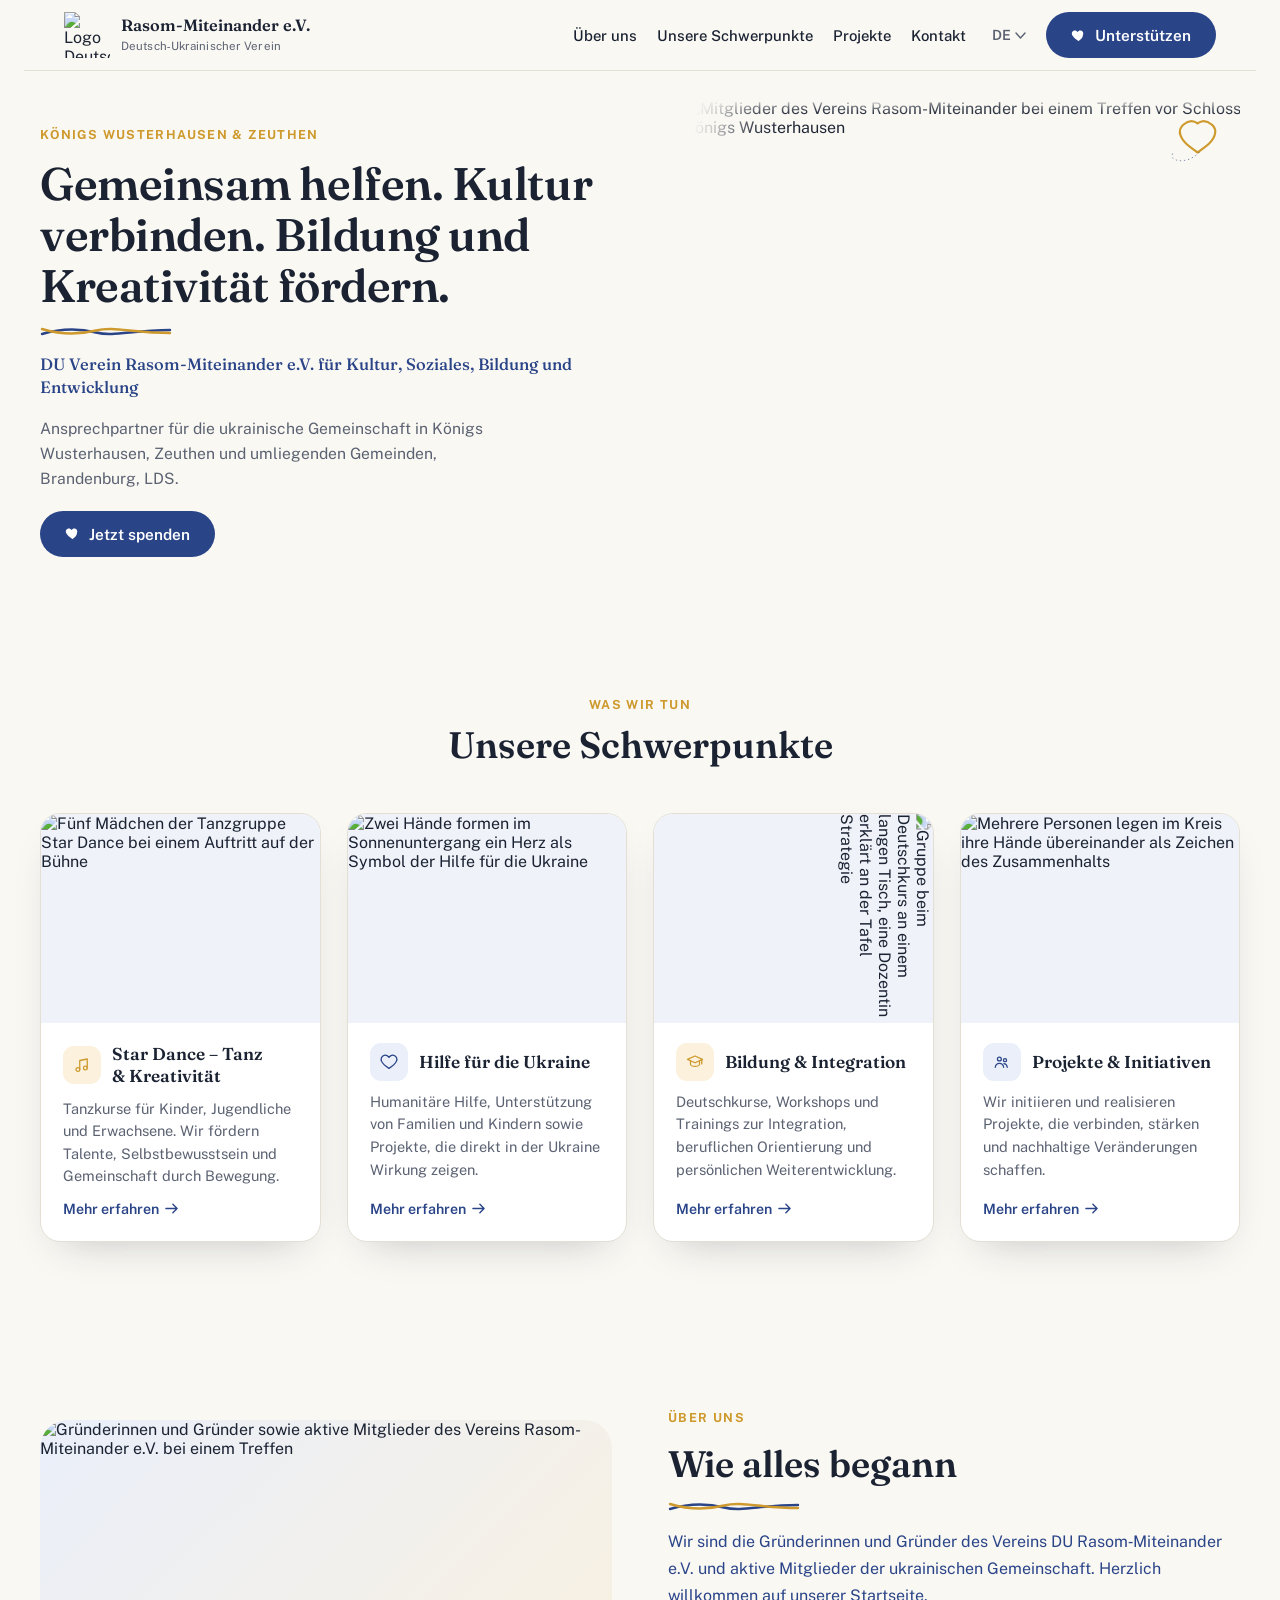
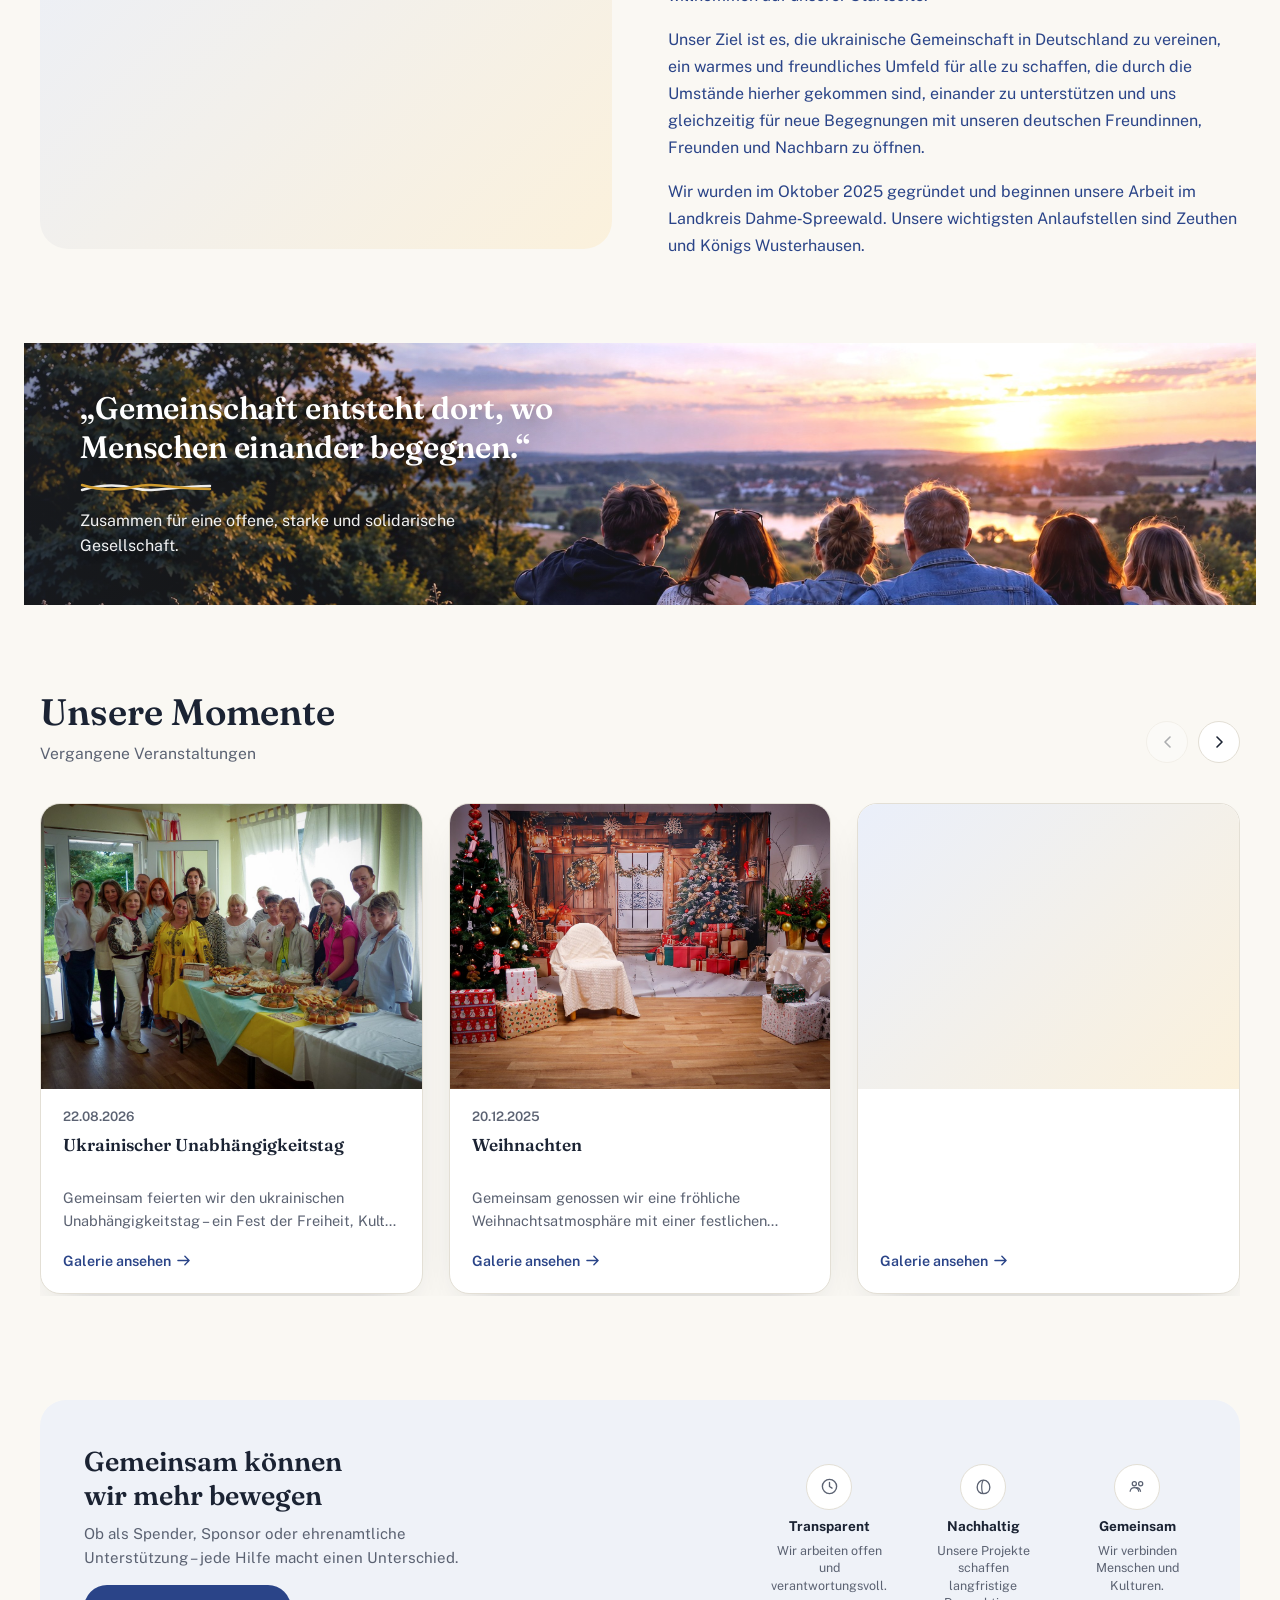
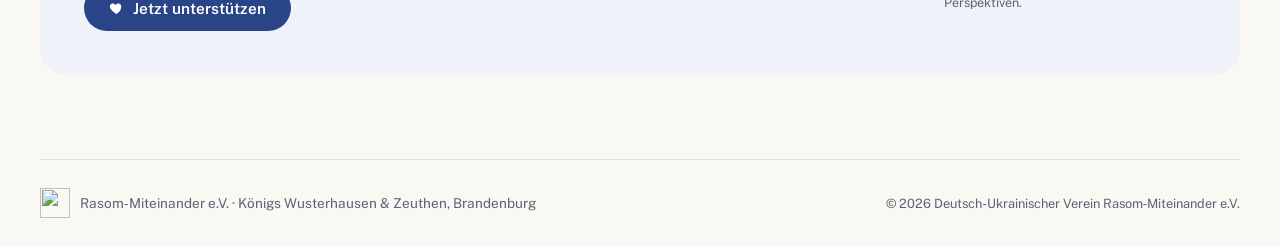
==== index.html @ 526fb305 "Populate second event card with Christmas photo booth - Add Weihnachten event (20.12.2025) to events" ====
<!DOCTYPE html>
<html lang="de">
<head>
<meta charset="UTF-8">
<meta name="viewport" content="width=device-width, initial-scale=1.0">
<title>Rasom-Miteinander e.V.</title>
<meta name="description" content="Deutsch-Ukrainischer Verein Rasom-Miteinander e.V. – Königs Wusterhausen &amp; Zeuthen, Brandenburg">
<link rel="preconnect" href="https://fonts.googleapis.com">
<link rel="preconnect" href="https://fonts.gstatic.com" crossorigin>
<link href="https://fonts.googleapis.com/css2?family=Fraunces:opsz,wght@9..144,400;9..144,500;9..144,600;9..144,700&family=Public+Sans:wght@400;500;600;700&display=swap" rel="stylesheet">
<link rel="stylesheet" href="css/style.css">
</head>
<body>
<header>
  <input type="checkbox" id="nav-toggle" class="menu-toggle">
  <div class="nav-row">
    <a class="brand" href="#top" aria-label="Rasom-Miteinander e.V. – Startseite">
      <img src="images/logo.png" alt="Logo Deutsch-Ukrainischer Verein Rasom-Miteinander e.V.">
      <span>
        <span class="brand-name" style="display:block;">Rasom&#8209;Miteinander e.V.</span>
        <span class="brand-sub">Deutsch&#8209;Ukrainischer Verein</span>
      </span>
    </a>
    <nav class="primary-nav" aria-label="Hauptnavigation">
      <a href="#ueber-uns" data-i18n="nav.about">Über uns</a>
      <a href="#schwerpunkte" data-i18n="nav.schwerpunkte">Unsere Schwerpunkte</a>
      <a href="#" data-i18n="nav.projekte">Projekte</a>
      <a href="#" data-i18n="nav.kontakt">Kontakt</a>
    </nav>
    <div class="header-actions">
      <button type="button" class="lang" id="lang-toggle" aria-label="Sprache wechseln: Deutsch / Українська">
        <span id="lang-label">DE</span>
        <svg width="11" height="7" viewBox="0 0 11 7" fill="none"><path d="M1 1L5.5 6L10 1" stroke="currentColor" stroke-width="1.4" stroke-linecap="round" stroke-linejoin="round"/></svg>
      </button>
      <a class="btn btn-primary" href="#unterstuetzen" aria-label="Unterstützen">
        <svg width="15" height="15" viewBox="0 0 24 24" fill="currentColor"><path d="M12 21s-7.2-4.6-10-9.3C.3 8.6 1.6 4.9 5 4c2.2-.6 4.3.5 5.5 2.3C11.7 4.5 13.8 3.4 16 4c3.4.9 4.7 4.6 3 7.7C19.2 16.4 12 21 12 21z"/></svg>
        <span class="btn-label" data-i18n="header.donate">Unterstützen</span>
      </a>
      <label class="hamburger" for="nav-toggle" aria-label="Menü öffnen">
        <svg width="22" height="22" viewBox="0 0 24 24" fill="none"><path d="M3 6h18M3 12h18M3 18h18" stroke="currentColor" stroke-width="2" stroke-linecap="round"/></svg>
      </label>
    </div>
  </div>
</header>

<main id="top">
  <section class="hero">
    <div class="wrap hero-grid">
      <div class="hero-copy">
        <span class="eyebrow" data-i18n="hero.eyebrow">Königs Wusterhausen &amp; Zeuthen</span>
        <h1 data-i18n="hero.h1">Gemeinsam helfen. Kultur verbinden. Bildung und Kreativität fördern.</h1>
        <svg class="hero-rule" viewBox="0 0 132 10" fill="none">
          <path d="M2 7C22 1 38 1 56 5.5C74 10 92 3 130 3" stroke="var(--primary)" stroke-width="2.4" stroke-linecap="round"/>
          <path d="M2 2C22 8 38 8 56 3.5C74 -1 92 6 130 6" stroke="var(--accent)" stroke-width="2.4" stroke-linecap="round"/>
        </svg>
        <p class="hero-tagline" data-i18n="hero.tagline">DU Verein Rasom&#8209;Miteinander e.V. für Kultur, Soziales, Bildung und Entwicklung</p>
        <p class="hero-desc" data-i18n="hero.desc">Ansprechpartner für die ukrainische Gemeinschaft in Königs Wusterhausen, Zeuthen und umliegenden Gemeinden, Brandenburg, LDS.</p>
        <div class="hero-actions">
          <a class="btn btn-primary" href="#unterstuetzen">
            <svg width="15" height="15" viewBox="0 0 24 24" fill="currentColor"><path d="M12 21s-7.2-4.6-10-9.3C.3 8.6 1.6 4.9 5 4c2.2-.6 4.3.5 5.5 2.3C11.7 4.5 13.8 3.4 16 4c3.4.9 4.7 4.6 3 7.7C19.2 16.4 12 21 12 21z"/></svg>
            <span data-i18n="hero.cta">Jetzt spenden</span>
          </a>
        </div>
      </div>
      <div class="hero-photo">
        <img src="images/hero-castle.jpg" alt="Mitglieder des Vereins Rasom-Miteinander bei einem Treffen vor Schloss Königs Wusterhausen">
        <svg class="hero-heart" viewBox="0 0 120 120" fill="none" aria-hidden="true">
          <path d="M84 32C67 18 55 30 55 30C55 30 43 18 26 32C10 45 21 65 40 79C48 85 55 90 55 90C55 90 62 85 70 79C89 65 100 45 84 32Z"
                stroke="var(--accent)" stroke-width="4.5" stroke-linejoin="round" stroke-linecap="round"/>
          <path d="M58 90C46 103 25 111 9 105C3 103 1 99 3 93"
                stroke="var(--primary)" stroke-width="1.8" stroke-linecap="round"
                stroke-dasharray="1 7.5" opacity="0.75"/>
        </svg>
      </div>
    </div>
  </section>

  <section class="schwerpunkte" id="schwerpunkte">
    <div class="wrap">
      <div class="section-head">
        <span class="eyebrow" data-i18n="schwerpunkte.eyebrow">Was wir tun</span>
        <h2 data-i18n="schwerpunkte.h2">Unsere Schwerpunkte</h2>
      </div>
      <div class="card-grid">

        <article class="card">
          <div class="card-photo">
            <img src="images/card-dance.jpg" alt="Fünf Mädchen der Tanzgruppe Star Dance bei einem Auftritt auf der Bühne">
          </div>
          <div class="card-body">
            <div class="card-title-row">
              <span class="card-icon accent" aria-hidden="true">
                <svg width="18" height="18" viewBox="0 0 24 24" fill="none"><path d="M9 18V6l10-2v12" stroke="currentColor" stroke-width="1.7" stroke-linecap="round" stroke-linejoin="round"/><circle cx="6.5" cy="18" r="2.5" stroke="currentColor" stroke-width="1.7"/><circle cx="16.5" cy="16" r="2.5" stroke="currentColor" stroke-width="1.7"/></svg>
              </span>
              <h3 data-i18n="card1.title">Star Dance &ndash; Tanz &amp; Kreativität</h3>
            </div>
            <p data-i18n="card1.desc">Tanzkurse für Kinder, Jugendliche und Erwachsene. Wir fördern Talente, Selbstbewusstsein und Gemeinschaft durch Bewegung.</p>
            <a class="card-link" href="#"><span data-i18n="card.link">Mehr erfahren</span>
              <svg width="13" height="11" viewBox="0 0 14 11" fill="none"><path d="M1 5.5H13M13 5.5L8.5 1M13 5.5L8.5 10" stroke="currentColor" stroke-width="1.5" stroke-linecap="round" stroke-linejoin="round"/></svg>
            </a>
          </div>
        </article>

        <article class="card">
          <div class="card-photo">
            <img src="images/card-hilfe.jpg" alt="Zwei Hände formen im Sonnenuntergang ein Herz als Symbol der Hilfe für die Ukraine">
          </div>
          <div class="card-body">
            <div class="card-title-row">
              <span class="card-icon" aria-hidden="true">
                <svg width="18" height="18" viewBox="0 0 24 24" fill="none"><path d="M12 20.5s-7.6-4.7-9.9-9.4C.6 7.8 2 4 5.6 3.1c2.3-.6 4.6.5 6.4 2.6 1.8-2.1 4.1-3.2 6.4-2.6C22 4 23.4 7.8 21.9 11.1c-2.3 4.7-9.9 9.4-9.9 9.4Z" stroke="currentColor" stroke-width="1.7" stroke-linejoin="round"/></svg>
              </span>
              <h3 data-i18n="card2.title">Hilfe für die Ukraine</h3>
            </div>
            <p data-i18n="card2.desc">Humanitäre Hilfe, Unterstützung von Familien und Kindern sowie Projekte, die direkt in der Ukraine Wirkung zeigen.</p>
            <a class="card-link" href="#"><span data-i18n="card.link">Mehr erfahren</span>
              <svg width="13" height="11" viewBox="0 0 14 11" fill="none"><path d="M1 5.5H13M13 5.5L8.5 1M13 5.5L8.5 10" stroke="currentColor" stroke-width="1.5" stroke-linecap="round" stroke-linejoin="round"/></svg>
            </a>
          </div>
        </article>

        <article class="card">
          <div class="card-photo is-rotated">
            <img src="images/card-bildung.jpg" alt="Gruppe beim Deutschkurs an einem langen Tisch, eine Dozentin erklärt an der Tafel Strategie">
          </div>
          <div class="card-body">
            <div class="card-title-row">
              <span class="card-icon accent" aria-hidden="true">
                <svg width="18" height="18" viewBox="0 0 24 24" fill="none"><path d="M2 8.5L12 4l10 4.5-10 4.5-10-4.5Z" stroke="currentColor" stroke-width="1.7" stroke-linejoin="round"/><path d="M6 10.6V15c0 1.4 2.7 2.9 6 2.9s6-1.5 6-2.9v-4.4" stroke="currentColor" stroke-width="1.7" stroke-linecap="round"/><path d="M21 9v5.5" stroke="currentColor" stroke-width="1.7" stroke-linecap="round"/></svg>
              </span>
              <h3 data-i18n="card3.title">Bildung &amp; Integration</h3>
            </div>
            <p data-i18n="card3.desc">Deutschkurse, Workshops und Trainings zur Integration, beruflichen Orientierung und persönlichen Weiterentwicklung.</p>
            <a class="card-link" href="#"><span data-i18n="card.link">Mehr erfahren</span>
              <svg width="13" height="11" viewBox="0 0 14 11" fill="none"><path d="M1 5.5H13M13 5.5L8.5 1M13 5.5L8.5 10" stroke="currentColor" stroke-width="1.5" stroke-linecap="round" stroke-linejoin="round"/></svg>
            </a>
          </div>
        </article>

        <article class="card">
          <div class="card-photo">
            <img src="images/card-projekte.jpg" alt="Mehrere Personen legen im Kreis ihre Hände übereinander als Zeichen des Zusammenhalts">
          </div>
          <div class="card-body">
            <div class="card-title-row">
              <span class="card-icon" aria-hidden="true">
                <svg width="18" height="18" viewBox="0 0 24 24" fill="none"><circle cx="8.5" cy="8" r="2.6" stroke="currentColor" stroke-width="1.7"/><circle cx="16" cy="9.5" r="2.1" stroke="currentColor" stroke-width="1.7"/><path d="M3 19c.5-3.4 2.6-5.3 5.5-5.3S13.8 15.6 14.2 19" stroke="currentColor" stroke-width="1.7" stroke-linecap="round"/><path d="M14.6 14.2c2.4.2 4 1.9 4.4 4.8" stroke="currentColor" stroke-width="1.7" stroke-linecap="round"/></svg>
              </span>
              <h3 data-i18n="card4.title">Projekte &amp; Initiativen</h3>
            </div>
            <p data-i18n="card4.desc">Wir initiieren und realisieren Projekte, die verbinden, stärken und nachhaltige Veränderungen schaffen.</p>
            <a class="card-link" href="#"><span data-i18n="card.link">Mehr erfahren</span>
              <svg width="13" height="11" viewBox="0 0 14 11" fill="none"><path d="M1 5.5H13M13 5.5L8.5 1M13 5.5L8.5 10" stroke="currentColor" stroke-width="1.5" stroke-linecap="round" stroke-linejoin="round"/></svg>
            </a>
          </div>
        </article>

      </div>
    </div>
  </section>

  <section class="about" id="ueber-uns">
    <div class="wrap about-grid">
      <div class="about-photo">
        <img src="images/about-team.jpg" alt="Gründerinnen und Gründer sowie aktive Mitglieder des Vereins Rasom-Miteinander e.V. bei einem Treffen">
      </div>
      <div class="about-copy">
        <span class="eyebrow" data-i18n="about.eyebrow">Über uns</span>
        <h2 data-i18n="about.h2">Wie alles begann</h2>
        <svg class="hero-rule" viewBox="0 0 132 10" fill="none">
          <path d="M2 7C22 1 38 1 56 5.5C74 10 92 3 130 3" stroke="var(--primary)" stroke-width="2.4" stroke-linecap="round"/>
          <path d="M2 2C22 8 38 8 56 3.5C74 -1 92 6 130 6" stroke="var(--accent)" stroke-width="2.4" stroke-linecap="round"/>
        </svg>
        <p data-i18n="about.p1">Wir sind die Gründerinnen und Gründer des Vereins DU Rasom&#8209;Miteinander e.V. und aktive Mitglieder der ukrainischen Gemeinschaft. Herzlich willkommen auf unserer Startseite.</p>
        <p data-i18n="about.p2">Unser Ziel ist es, die ukrainische Gemeinschaft in Deutschland zu vereinen, ein warmes und freundliches Umfeld für alle zu schaffen, die durch die Umstände hierher gekommen sind, einander zu unterstützen und uns gleichzeitig für neue Begegnungen mit unseren deutschen Freundinnen, Freunden und Nachbarn zu öffnen.</p>
        <p data-i18n="about.p3">Wir wurden im Oktober 2025 gegründet und beginnen unsere Arbeit im Landkreis Dahme&#8209;Spreewald. Unsere wichtigsten Anlaufstellen sind Zeuthen und Königs Wusterhausen.</p>
      </div>
    </div>
  </section>

  <section class="community-banner">
    <img src="images/community-banner.jpg" alt="Sechs Freunde sitzen bei Sonnenuntergang zusammen auf einer Wiese und blicken auf einen See und die Landschaft">
    <div class="community-banner-copy">
      <h2 data-i18n="communityBanner.h2">„Gemeinschaft entsteht dort, wo Menschen einander begegnen.“</h2>
      <svg class="hero-rule" viewBox="0 0 132 10" fill="none">
        <path d="M2 7C22 1 38 1 56 5.5C74 10 92 3 130 3" stroke-width="2.4" stroke-linecap="round"/>
        <path d="M2 2C22 8 38 8 56 3.5C74 -1 92 6 130 6" stroke-width="2.4" stroke-linecap="round"/>
      </svg>
      <p data-i18n="communityBanner.p">Zusammen für eine offene, starke und solidarische Gesellschaft.</p>
    </div>
  </section>

  <section class="events" id="veranstaltungen">
    <div class="wrap">
      <div class="events-head">
        <div class="events-head-text">
          <h2 data-i18n="events.h2">Unsere Momente</h2>
          <p data-i18n="events.sub">Vergangene Veranstaltungen</p>
        </div>
        <div class="events-nav">
          <button type="button" class="events-arrow" id="events-prev" aria-label="Zurück">
            <svg width="7" height="12" viewBox="0 0 7 12" fill="none"><path d="M6 1L1 6L6 11" stroke="currentColor" stroke-width="1.6" stroke-linecap="round" stroke-linejoin="round"/></svg>
          </button>
          <button type="button" class="events-arrow" id="events-next" aria-label="Weiter">
            <svg width="7" height="12" viewBox="0 0 7 12" fill="none"><path d="M1 1L6 6L1 11" stroke="currentColor" stroke-width="1.6" stroke-linecap="round" stroke-linejoin="round"/></svg>
          </button>
        </div>
      </div>

      <div class="events-track" id="events-track">

        <article class="event-card">
          <div class="event-photo"><img src="images/event-1.jpg" alt="Gruppe von Vereinsmitgliedern feiert gemeinsam den ukrainischen Unabhängigkeitstag vor einem festlich gedeckten Tisch mit ukrainischen Spezialitäten"></div>
          <div class="event-body">
            <span class="event-date">22.08.2026</span>
            <h3 class="event-title" data-i18n="events.card1.title">Ukrainischer Unabhängigkeitstag</h3>
            <p class="event-desc" data-i18n="events.card1.desc">Gemeinsam feierten wir den ukrainischen Unabhängigkeitstag &ndash; ein Fest der Freiheit, Kultur und Gemeinschaft.</p>
            <a class="card-link event-link" href="#"><span data-i18n="events.link">Galerie ansehen</span>
              <svg width="13" height="11" viewBox="0 0 14 11" fill="none"><path d="M1 5.5H13M13 5.5L8.5 1M13 5.5L8.5 10" stroke="currentColor" stroke-width="1.5" stroke-linecap="round" stroke-linejoin="round"/></svg>
            </a>
          </div>
        </article>

        <article class="event-card">
          <div class="event-photo"><img src="images/event-2.jpg" alt="Festlich geschmückte Weihnachts-Fotowand mit Weihnachtsbaum, Geschenken und einem weiß bezogenen Sessel"></div>
          <div class="event-body">
            <span class="event-date">20.12.2025</span>
            <h3 class="event-title" data-i18n="events.card2.title">Weihnachten</h3>
            <p class="event-desc" data-i18n="events.card2.desc">Gemeinsam genossen wir eine fröhliche Weihnachtsatmosphäre mit einer festlichen Fotowand, bunten Dekorationen, köstlichen Leckereien und vielen schönen gemeinsamen Momenten.</p>
            <a class="card-link event-link" href="#"><span data-i18n="events.link">Galerie ansehen</span>
              <svg width="13" height="11" viewBox="0 0 14 11" fill="none"><path d="M1 5.5H13M13 5.5L8.5 1M13 5.5L8.5 10" stroke="currentColor" stroke-width="1.5" stroke-linecap="round" stroke-linejoin="round"/></svg>
            </a>
          </div>
        </article>

        <article class="event-card">
          <div class="event-photo"></div>
          <div class="event-body">
            <span class="event-date"></span>
            <h3 class="event-title"></h3>
            <p class="event-desc"></p>
            <a class="card-link event-link" href="#"><span data-i18n="events.link">Galerie ansehen</span>
              <svg width="13" height="11" viewBox="0 0 14 11" fill="none"><path d="M1 5.5H13M13 5.5L8.5 1M13 5.5L8.5 10" stroke="currentColor" stroke-width="1.5" stroke-linecap="round" stroke-linejoin="round"/></svg>
            </a>
          </div>
        </article>

        <article class="event-card">
          <div class="event-photo"></div>
          <div class="event-body">
            <span class="event-date"></span>
            <h3 class="event-title"></h3>
            <p class="event-desc"></p>
            <a class="card-link event-link" href="#"><span data-i18n="events.link">Galerie ansehen</span>
              <svg width="13" height="11" viewBox="0 0 14 11" fill="none"><path d="M1 5.5H13M13 5.5L8.5 1M13 5.5L8.5 10" stroke="currentColor" stroke-width="1.5" stroke-linecap="round" stroke-linejoin="round"/></svg>
            </a>
          </div>
        </article>

        <article class="event-card">
          <div class="event-photo"></div>
          <div class="event-body">
            <span class="event-date"></span>
            <h3 class="event-title"></h3>
            <p class="event-desc"></p>
            <a class="card-link event-link" href="#"><span data-i18n="events.link">Galerie ansehen</span>
              <svg width="13" height="11" viewBox="0 0 14 11" fill="none"><path d="M1 5.5H13M13 5.5L8.5 1M13 5.5L8.5 10" stroke="currentColor" stroke-width="1.5" stroke-linecap="round" stroke-linejoin="round"/></svg>
            </a>
          </div>
        </article>

        <article class="event-card">
          <div class="event-photo"></div>
          <div class="event-body">
            <span class="event-date"></span>
            <h3 class="event-title"></h3>
            <p class="event-desc"></p>
            <a class="card-link event-link" href="#"><span data-i18n="events.link">Galerie ansehen</span>
              <svg width="13" height="11" viewBox="0 0 14 11" fill="none"><path d="M1 5.5H13M13 5.5L8.5 1M13 5.5L8.5 10" stroke="currentColor" stroke-width="1.5" stroke-linecap="round" stroke-linejoin="round"/></svg>
            </a>
          </div>
        </article>

      </div>
    </div>
  </section>

  <section class="banner-wrap" id="unterstuetzen">
    <div class="wrap banner">
      <div class="banner-copy">
        <h2 data-i18n="banner.h2">Gemeinsam können wir mehr bewegen</h2>
        <p data-i18n="banner.p">Ob als Spender, Sponsor oder ehrenamtliche Unterstützung &ndash; jede Hilfe macht einen Unterschied.</p>
        <a class="btn btn-primary" href="#" style="align-self:flex-start;margin-top:6px;">
          <svg width="15" height="15" viewBox="0 0 24 24" fill="currentColor"><path d="M12 21s-7.2-4.6-10-9.3C.3 8.6 1.6 4.9 5 4c2.2-.6 4.3.5 5.5 2.3C11.7 4.5 13.8 3.4 16 4c3.4.9 4.7 4.6 3 7.7C19.2 16.4 12 21 12 21z"/></svg>
          <span data-i18n="banner.cta">Jetzt unterstützen</span>
        </a>
      </div>
      <div class="banner-feats">
        <div class="feat">
          <span class="feat-icon"><svg width="19" height="19" viewBox="0 0 24 24" fill="none"><circle cx="12" cy="12" r="9" stroke="currentColor" stroke-width="1.7"/><path d="M12 7v5l3.2 2" stroke="currentColor" stroke-width="1.7" stroke-linecap="round" stroke-linejoin="round"/></svg></span>
          <strong data-i18n="feat1.strong">Transparent</strong>
          <span data-i18n="feat1.span">Wir arbeiten offen und verantwortungsvoll.</span>
        </div>
        <div class="feat">
          <span class="feat-icon"><svg width="19" height="19" viewBox="0 0 24 24" fill="none"><path d="M4 13c0-5 3.5-9 8-9s8 4 8 9-3.5 8-8 8-8-3-8-8Z" stroke="currentColor" stroke-width="1.7"/><path d="M12 4c-3 3-3 15 0 17" stroke="currentColor" stroke-width="1.5"/></svg></span>
          <strong data-i18n="feat2.strong">Nachhaltig</strong>
          <span data-i18n="feat2.span">Unsere Projekte schaffen langfristige Perspektiven.</span>
        </div>
        <div class="feat">
          <span class="feat-icon"><svg width="19" height="19" viewBox="0 0 24 24" fill="none"><circle cx="8" cy="8.5" r="2.6" stroke="currentColor" stroke-width="1.6"/><circle cx="16" cy="8.5" r="2.6" stroke="currentColor" stroke-width="1.6"/><path d="M2.7 18c.5-3 2.4-4.7 5.3-4.7S13 15 13.5 18" stroke="currentColor" stroke-width="1.6" stroke-linecap="round"/><path d="M10.5 13.3c2.9 0 4.8 1.7 5.3 4.7" stroke="currentColor" stroke-width="1.6" stroke-linecap="round"/></svg></span>
          <strong data-i18n="feat3.strong">Gemeinsam</strong>
          <span data-i18n="feat3.span">Wir verbinden Menschen und Kulturen.</span>
        </div>
      </div>
    </div>
  </section>
</main>

<footer>
  <div class="wrap" style="display:flex;flex-wrap:wrap;gap:16px;align-items:center;justify-content:space-between;width:100%;">
    <div class="footer-brand">
      <img src="images/logo.png" alt="">
      <span data-i18n="footer.tagline">Rasom&#8209;Miteinander e.V. &middot; Königs Wusterhausen &amp; Zeuthen, Brandenburg</span>
    </div>
    <small data-i18n="footer.copy">&copy; 2026 Deutsch&#8209;Ukrainischer Verein Rasom&#8209;Miteinander e.V.</small>
  </div>
</footer>
<script src="js/main.js"></script>
</body>
</html>
---- css/style.css ----
:root{
    --bg:#FAF8F3;
    --surface:#FFFFFF;
    --surface-alt:#EFF2F8;
    --border:#E3DFD5;
    --text:#1B2333;
    --text-muted:#5B6272;
    --primary:#2A4488;
    --primary-dark:#182C5C;
    --primary-tint:#EAEFFA;
    --accent:#CE9A2E;
    --accent-tint:#FBF1DC;
    --shadow: 0 18px 40px -22px rgba(27,35,51,0.28);
    color-scheme: light;

    /* hero photo dissolve masks: 1 = horizontal fade that finishes in the empty area before the first person, 2 = very light top/bottom softening (keeps tower tip + feet fully visible), 3 = gentle organic edge */
    --hero-mask-1: linear-gradient(100deg,
        rgba(0,0,0,0) 0%, rgba(0,0,0,0) 2%,
        rgba(0,0,0,0.22) 5%, rgba(0,0,0,0.55) 8%,
        rgba(0,0,0,0.86) 11%, rgba(0,0,0,1) 15%,
        rgba(0,0,0,1) 100%);
    --hero-mask-2: linear-gradient(to bottom,
        rgba(0,0,0,0.72) 0%, rgba(0,0,0,0.93) 3%,
        rgba(0,0,0,1) 8%, rgba(0,0,0,1) 93%,
        rgba(0,0,0,0.88) 97%, rgba(0,0,0,0.7) 100%);
    --hero-mask-3: url("[data-uri]");
  }
  @media (prefers-color-scheme: dark){
    :root:not([data-theme="light"]){
      --bg:#12151C;
      --surface:#1B202B;
      --surface-alt:#212836;
      --border:#323A4A;
      --text:#EEF0F4;
      --text-muted:#A7ADBB;
      --primary:#7C93D6;
      --primary-dark:#AFC0EA;
      --primary-tint:#232B41;
      --accent:#E4B85B;
      --accent-tint:#2E2A1D;
      --shadow: 0 18px 40px -20px rgba(0,0,0,0.55);
      color-scheme: dark;
    }
  }
  :root[data-theme="dark"]{
    --bg:#12151C;
    --surface:#1B202B;
    --surface-alt:#212836;
    --border:#323A4A;
    --text:#EEF0F4;
    --text-muted:#A7ADBB;
    --primary:#7C93D6;
    --primary-dark:#AFC0EA;
    --primary-tint:#232B41;
    --accent:#E4B85B;
    --accent-tint:#2E2A1D;
    --shadow: 0 18px 40px -20px rgba(0,0,0,0.55);
    color-scheme: dark;
  }

  *{box-sizing:border-box;}
  body{
    margin:0;
    background:var(--bg);
    color:var(--text);
    font-family:"Public Sans", -apple-system, BlinkMacSystemFont, "Segoe UI", sans-serif;
    -webkit-font-smoothing:antialiased;
    padding-inline: clamp(16px, 4vw, 40px);
  }
  h1,h2,h3{
    font-family:"Fraunces", Georgia, "Times New Roman", serif;
    color:var(--text);
    margin:0;
    text-wrap:balance;
  }
  p{margin:0;}
  a{color:inherit;}
  img{max-width:100%;display:block;}
  .wrap{max-width:1240px;margin-inline:auto;}
  .eyebrow{
    font-size:0.78rem;
    font-weight:700;
    letter-spacing:0.11em;
    text-transform:uppercase;
    color:var(--accent);
  }
  .btn{
    display:inline-flex;
    align-items:center;
    gap:9px;
    padding:13px 24px;
    border-radius:999px;
    font-weight:600;
    font-size:0.96rem;
    text-decoration:none;
    border:1.5px solid transparent;
    cursor:pointer;
    white-space:nowrap;
  }
  .btn-primary{background:var(--primary);color:#fff;}
  .btn-primary:hover{background:var(--primary-dark);}
  .btn-ghost{background:transparent;color:var(--text);border-color:var(--border);}
  .btn-ghost:hover{border-color:var(--primary);color:var(--primary);}
  .btn svg{flex:none;}

  /* ---------- header ---------- */
  header{
    position:sticky;
    top: env(safe-area-inset-top, 0px);
    z-index:40;
    background:var(--bg);
    border-bottom:1px solid var(--border);
    margin-inline: clamp(-16px, -4vw, -40px);
    padding-inline: clamp(16px, 4vw, 40px);
  }
  .nav-row{
    max-width:1240px;
    margin-inline:auto;
    display:flex;
    align-items:center;
    gap:22px;
    padding-block:12px;
  }
  .brand{
    display:flex;
    align-items:center;
    gap:11px;
    text-decoration:none;
    margin-right:auto;
  }
  .brand img{height:46px;width:46px;object-fit:contain;flex:none;}
  .brand-name{
    font-family:"Fraunces", serif;
    font-weight:600;
    font-size:1.02rem;
    line-height:1.15;
    color:var(--text);
  }
  .brand-sub{
    font-size:0.72rem;
    color:var(--text-muted);
    letter-spacing:0.01em;
  }
  nav.primary-nav{display:flex;align-items:center;gap:20px;}
  nav.primary-nav a{
    font-size:0.93rem;
    font-weight:500;
    text-decoration:none;
    color:var(--text);
    white-space:nowrap;
  }
  nav.primary-nav a:hover{color:var(--primary);}
  .lang{
    display:flex;
    align-items:center;
    gap:4px;
    font-size:0.88rem;
    font-weight:600;
    color:var(--text-muted);
    padding:8px 4px;
    background:none;
    border:none;
    font-family:inherit;
    cursor:pointer;
    border-radius:8px;
  }
  .lang:hover{background:var(--surface-alt);color:var(--primary);}
  .header-actions{display:flex;align-items:center;gap:16px;}
  .menu-toggle{display:none;}
  .hamburger{
    display:none;
    cursor:pointer;
    padding:8px;
    border-radius:8px;
    color:var(--text);
  }
  .hamburger:hover{background:var(--surface-alt);}

  @media (max-width:1180px){
    nav.primary-nav{
      position:absolute;
      left:0;right:0;top:100%;
      background:var(--bg);
      border-bottom:1px solid var(--border);
      flex-direction:column;
      align-items:flex-start;
      gap:2px;
      padding-block:0;
      padding-inline: clamp(16px,4vw,40px);
      max-height:0;
      overflow:hidden;
      visibility:hidden;
      opacity:0;
      transition:max-height .22s ease, opacity .18s ease, padding-block .22s ease;
    }
    nav.primary-nav a{padding:9px 0;width:100%;}
    .menu-toggle:checked ~ .nav-row nav.primary-nav{
      max-height:420px;
      padding-block:6px 16px;
      visibility:visible;
      opacity:1;
    }
    .hamburger{display:flex;}
    .lang{display:none;}
    .nav-row{gap:10px;}
    .header-actions{gap:8px;}
  }

  @media (max-width:480px){
    .brand-sub{display:none;}
    .brand img{height:38px;width:38px;}
    .brand-name{font-size:0.94rem;}
    header .btn-primary{padding:11px;border-radius:50%;}
    header .btn-primary .btn-label{display:none;}
  }

  /* ---------- hero ---------- */
  .hero{padding-block: clamp(26px,4.4vw,46px); overflow:hidden;}
  .hero-grid{
    display:flex;
    flex-direction:column;
    gap:26px;
    position:relative;
  }
  .hero-copy{
    position:relative;
    z-index:2;
    display:flex;
    flex-direction:column;
    gap:16px;
    max-width:560px;
  }
  .hero h1{
    font-size:clamp(1.9rem, 3.1vw + 1rem, 2.85rem);
    font-weight:600;
    line-height:1.12;
    letter-spacing:-0.01em;
  }
  .hero-rule{display:block;height:10px;width:132px;}
  .hero-tagline{
    font-family:"Fraunces", serif;
    font-weight:500;
    font-size:1.03rem;
    color:var(--primary);
    line-height:1.4;
  }
  .hero-desc{
    font-size:0.98rem;
    line-height:1.6;
    color:var(--text-muted);
    max-width:48ch;
  }
  .hero-actions{display:flex;flex-wrap:wrap;gap:12px;margin-top:4px;}

  /* photo dissolves into the page background instead of sitting in a framed card */
  .hero-photo{
    position:relative;
    z-index:1;
    width:100%;
    aspect-ratio:1.193;
    pointer-events:none;
  }
  .hero-photo img{
    width:100%;height:100%;object-fit:cover;object-position:0% 0%;
    display:block;
    -webkit-mask-image: var(--hero-mask-1), var(--hero-mask-3);
    mask-image: var(--hero-mask-1), var(--hero-mask-3);
    -webkit-mask-repeat:no-repeat, no-repeat;
    mask-repeat:no-repeat, no-repeat;
    -webkit-mask-size:100% 100%, 100% 100%;
    mask-size:100% 100%, 100% 100%;
    -webkit-mask-position:center, center;
    mask-position:center, center;
    -webkit-mask-composite: source-in, source-in;
    mask-composite: intersect, intersect;
  }
  .hero-heart{
    position:absolute;
    top:2%;
    right:6%;
    width:clamp(42px,6vw,58px);
    height:auto;
    z-index:3;
    pointer-events:none;
  }

  @media (min-width:861px){
    .hero-grid{
      display:flex;
      flex-direction:row;
      align-items:center;
      min-height:clamp(400px,50vh,560px);
    }
    .hero-copy{flex:0 0 auto;}
    .hero-photo{
      position:absolute;
      top:-4%;
      bottom:-4%;
      right:-2%;
      left:auto;
      width:auto;
      aspect-ratio:1.193;
    }
    .hero-photo img{
      -webkit-mask-image: var(--hero-mask-1), var(--hero-mask-2), var(--hero-mask-3);
      mask-image: var(--hero-mask-1), var(--hero-mask-2), var(--hero-mask-3);
      -webkit-mask-repeat:no-repeat, no-repeat, no-repeat;
      mask-repeat:no-repeat, no-repeat, no-repeat;
      -webkit-mask-size:100% 100%, 100% 100%, 100% 100%;
      mask-size:100% 100%, 100% 100%, 100% 100%;
      -webkit-mask-position:center, center, center;
      mask-position:center, center, center;
      -webkit-mask-composite: source-in, source-in, source-in;
      mask-composite: intersect, intersect, intersect;
    }
  }

  /* ---------- community banner (photo + quote) ---------- */
  .community-banner{
    position:relative;
    overflow:hidden;
    margin-inline: clamp(-16px, -4vw, -40px);
    aspect-ratio: 2000 / 425;
    max-height:340px;
  }
  .community-banner img{
    position:absolute;
    inset:0;
    width:100%;
    height:100%;
    object-fit:cover;
    object-position:76% 46%;
    display:block;
  }
  /* very light, almost-white wash over the whole photo for a softer, fresher feel (no darkening) */
  .community-banner::after{
    content:"";
    position:absolute;
    inset:0;
    z-index:1;
    background:rgba(255,255,255,0.07);
    pointer-events:none;
  }
  /* soft dark gradient only on the left, under the text — fully gone by the middle of the photo */
  .community-banner::before{
    content:"";
    position:absolute;
    inset:0;
    z-index:1;
    background:linear-gradient(to right,
      rgba(10,15,26,0.44) 0%,
      rgba(10,15,26,0.24) 22%,
      rgba(10,15,26,0.08) 38%,
      rgba(10,15,26,0) 50%);
    pointer-events:none;
  }
  .community-banner-copy{
    position:relative;
    z-index:2;
    height:100%;
    display:flex;
    flex-direction:column;
    justify-content:center;
    gap:clamp(10px,1.6vw,16px);
    max-width:640px;
    padding-inline:clamp(20px,4.4vw,56px);
  }
  .community-banner-copy h2{
    color:#fff;
    font-size:clamp(1.25rem, 1.3vw + 0.9rem, 1.95rem);
    font-weight:600;
    line-height:1.26;
    letter-spacing:-0.005em;
    text-shadow:0 3px 22px rgba(0,0,0,0.38);
  }
  .community-banner-copy .hero-rule path:first-child{stroke:#fff;opacity:0.92;}
  .community-banner-copy .hero-rule path:last-child{stroke:var(--accent);}
  .community-banner-copy p{
    color:rgba(255,255,255,0.94);
    font-size:clamp(0.84rem, 0.5vw + 0.73rem, 1rem);
    line-height:1.55;
    max-width:42ch;
    text-shadow:0 2px 14px rgba(0,0,0,0.32);
  }

  @media (max-width:900px){
    .community-banner{aspect-ratio:auto;height:clamp(210px, 37vw, 340px);}
    .community-banner img{object-position:70% 47%;}
    .community-banner::before{
      background:linear-gradient(to right,
        rgba(10,15,26,0.5) 0%,
        rgba(10,15,26,0.28) 26%,
        rgba(10,15,26,0.1) 42%,
        rgba(10,15,26,0) 56%);
    }
    .community-banner-copy{max-width:480px;}
  }

  @media (max-width:600px){
    .community-banner{height:clamp(230px, 46vw, 300px);}
    .community-banner img{object-position:94% 45%;}
    .community-banner::before{
      background:linear-gradient(to right,
        rgba(8,12,22,0.62) 0%,
        rgba(8,12,22,0.4) 32%,
        rgba(8,12,22,0.16) 52%,
        rgba(8,12,22,0) 68%);
    }
    .community-banner-copy{
      max-width:none;
      padding-inline:clamp(18px,6vw,28px);
    }
    .community-banner-copy h2{font-size:clamp(1.4rem, 5vw + 0.4rem, 1.8rem);}
    .community-banner-copy p{font-size:0.86rem;}
  }

  /* ---------- schwerpunkte ---------- */
  .schwerpunkte{padding-block:clamp(52px,7vw,84px);}
  .section-head{text-align:center;max-width:640px;margin-inline:auto;display:flex;flex-direction:column;gap:10px;margin-bottom:clamp(30px,4vw,46px);}
  .section-head h2{font-size:clamp(1.7rem,2vw + 1rem,2.3rem);font-weight:600;}
  .card-grid{
    display:grid;
    grid-template-columns:repeat(auto-fit, minmax(250px,1fr));
    gap:26px;
  }
  .card{
    background:var(--surface);
    border:1px solid var(--border);
    border-radius:20px;
    overflow:hidden;
    display:flex;
    flex-direction:column;
    box-shadow:var(--shadow);
  }
  .card-photo{aspect-ratio:4/3;overflow:hidden;background:var(--surface-alt);}
  .card-photo img{width:100%;height:100%;object-fit:cover;}
  .card-body{padding:20px 22px 24px;display:flex;flex-direction:column;gap:10px;flex:1;}
  .card-icon{
    width:38px;height:38px;border-radius:11px;
    display:flex;align-items:center;justify-content:center;
    background:var(--primary-tint);color:var(--primary);
    flex:none;
  }
  .card-icon.accent{background:var(--accent-tint);color:var(--accent);}
  .card-title-row{display:flex;align-items:center;gap:11px;}
  .card-body h3{font-size:1.08rem;font-weight:600;line-height:1.3;}
  .card-body p{font-size:0.91rem;line-height:1.55;color:var(--text-muted);flex:1;}
  .card-link{
    display:inline-flex;align-items:center;gap:6px;
    font-size:0.89rem;font-weight:600;color:var(--primary);
    text-decoration:none;margin-top:2px;
  }
  .card-link svg{transition:transform .15s ease;}
  .card-link:hover svg{transform:translateX(3px);}

  /* rotate a card photo 90° clockwise via CSS only, sized so it still fully covers its 4:3 box with no gaps */
  .card-photo.is-rotated{position:relative;}
  .card-photo.is-rotated img{
    position:absolute;
    top:50%;left:50%;
    width:75%;
    height:133.334%;
    object-fit:cover;
    transform:translate(-50%,-50%) rotate(90deg);
    transform-origin:center center;
  }

  /* ---------- about / über uns ---------- */
  .about{padding-block:clamp(52px,7vw,84px);}
  .about-grid{
    display:grid;
    grid-template-columns:1fr;
    gap:32px;
    align-items:center;
  }
  .about-photo{
    aspect-ratio:4/3;
    border-radius:28px;
    background:linear-gradient(135deg, var(--primary-tint), var(--accent-tint));
    display:flex;
    align-items:center;
    justify-content:center;
    overflow:hidden;
  }
  .about-photo img{
    width:100%;
    height:100%;
    object-fit:cover;
    display:block;
  }
  .about-photo-placeholder{
    display:flex;
    flex-direction:column;
    align-items:center;
    gap:10px;
    font-size:0.85rem;
    font-weight:600;
    color:var(--text-muted);
  }
  .about-copy{display:flex;flex-direction:column;gap:16px;}
  .about-copy h2{font-size:clamp(1.7rem,2vw + 1rem,2.3rem);font-weight:600;}
  .about-copy p{color:var(--primary);font-size:1rem;line-height:1.7;}
  @media (min-width:900px){
    .about-grid{grid-template-columns:1fr 1fr;gap:56px;}
  }

  /* ---------- veranstaltungen (events carousel) ---------- */
  .events{padding-block:clamp(52px,7vw,84px);}
  .events-head{
    display:flex;
    align-items:flex-end;
    justify-content:space-between;
    gap:20px;
  }
  .events-head-text{display:flex;flex-direction:column;gap:10px;}
  .events-head-text h2{font-size:clamp(1.7rem,2vw + 1rem,2.3rem);font-weight:600;}
  .events-head-text p{color:var(--text-muted);font-size:0.98rem;}
  .events-nav{display:flex;gap:10px;flex:none;}
  .events-arrow{
    width:42px;height:42px;border-radius:50%;
    border:1px solid var(--border);
    background:var(--surface);
    color:var(--text);
    display:flex;align-items:center;justify-content:center;
    cursor:pointer;
    padding:0;
    transition:border-color .15s ease, color .15s ease;
  }
  .events-arrow:hover{border-color:var(--primary);color:var(--primary);}
  .events-arrow:disabled{opacity:0.35;cursor:default;}
  .events-arrow:disabled:hover{border-color:var(--border);color:var(--text);}

  .events-track{
    display:flex;
    gap:26px;
    margin-top:clamp(30px,4vw,40px);
    overflow-x:auto;
    scroll-snap-type:x mandatory;
    scroll-behavior:smooth;
    -webkit-overflow-scrolling:touch;
    scrollbar-width:none;
    padding-bottom:2px;
  }
  .events-track::-webkit-scrollbar{display:none;}

  .event-card{
    flex:0 0 calc((100% - 52px) / 3);
    scroll-snap-align:start;
    background:var(--surface);
    border:1px solid var(--border);
    border-radius:20px;
    overflow:hidden;
    box-shadow:var(--shadow);
    display:flex;
    flex-direction:column;
  }
  .event-photo{
    aspect-ratio:4/3;
    background:linear-gradient(135deg, var(--primary-tint), var(--accent-tint));
    flex:none;
    overflow:hidden;
  }
  .event-photo img{
    width:100%;
    height:100%;
    object-fit:cover;
    display:block;
  }
  .event-body{
    height:204px;
    padding:20px 22px 24px;
    display:flex;
    flex-direction:column;
    gap:8px;
  }
  .event-date{
    display:block;
    font-size:0.82rem;
    font-weight:600;
    color:var(--text-muted);
    min-height:1.3em;
  }
  .event-title{
    font-size:1.08rem;
    font-weight:600;
    line-height:1.3;
    min-height:2.6em;
    display:-webkit-box;
    -webkit-line-clamp:2;
    -webkit-box-orient:vertical;
    overflow:hidden;
  }
  .event-desc{
    font-size:0.91rem;
    line-height:1.55;
    color:var(--text-muted);
    min-height:2.8em;
    display:-webkit-box;
    -webkit-line-clamp:2;
    -webkit-box-orient:vertical;
    overflow:hidden;
  }
  .event-link{margin-top:auto;}

  @media (max-width:900px){
    .event-card{flex:0 0 calc((100% - 26px) / 2);}
  }
  @media (max-width:640px){
    .events-head{align-items:center;}
    .events-head-text p{font-size:0.9rem;}
    .event-card{flex:0 0 100%;}
    .events-track{gap:18px;}
  }

  /* ---------- banner ---------- */
  .banner-wrap{padding-block: clamp(8px,2vw,20px) clamp(52px,7vw,84px);}
  .banner{
    background:var(--surface-alt);
    border-radius:26px;
    padding:clamp(26px,4vw,44px);
    display:flex;
    flex-wrap:wrap;
    gap:clamp(24px,4vw,40px);
    align-items:center;
    justify-content:space-between;
  }
  .banner-copy{display:flex;flex-direction:column;gap:10px;max-width:420px;flex:1 1 320px;}
  .banner-copy h2{font-size:clamp(1.35rem,1.4vw + 1rem,1.7rem);font-weight:600;}
  .banner-copy p{color:var(--text-muted);font-size:0.94rem;line-height:1.55;}
  .banner-feats{display:flex;gap:clamp(20px,3vw,36px);flex-wrap:wrap;}
  .feat{display:flex;flex-direction:column;align-items:center;text-align:center;gap:8px;width:118px;}
  .feat-icon{
    width:46px;height:46px;border-radius:50%;
    background:var(--surface);border:1px solid var(--border);
    display:flex;align-items:center;justify-content:center;color:var(--primary);
  }
  .feat strong{font-size:0.85rem;font-weight:700;}
  .feat span{font-size:0.78rem;color:var(--text-muted);line-height:1.4;}

  /* ---------- footer ---------- */
  footer{
    border-top:1px solid var(--border);
    padding-block:28px;
    display:flex;
    flex-wrap:wrap;
    gap:16px;
    align-items:center;
    justify-content:space-between;
  }
  .footer-brand{display:flex;align-items:center;gap:10px;}
  .footer-brand img{height:30px;width:30px;object-fit:contain;}
  .footer-brand span{font-size:0.85rem;color:var(--text-muted);}
  footer small{font-size:0.8rem;color:var(--text-muted);}
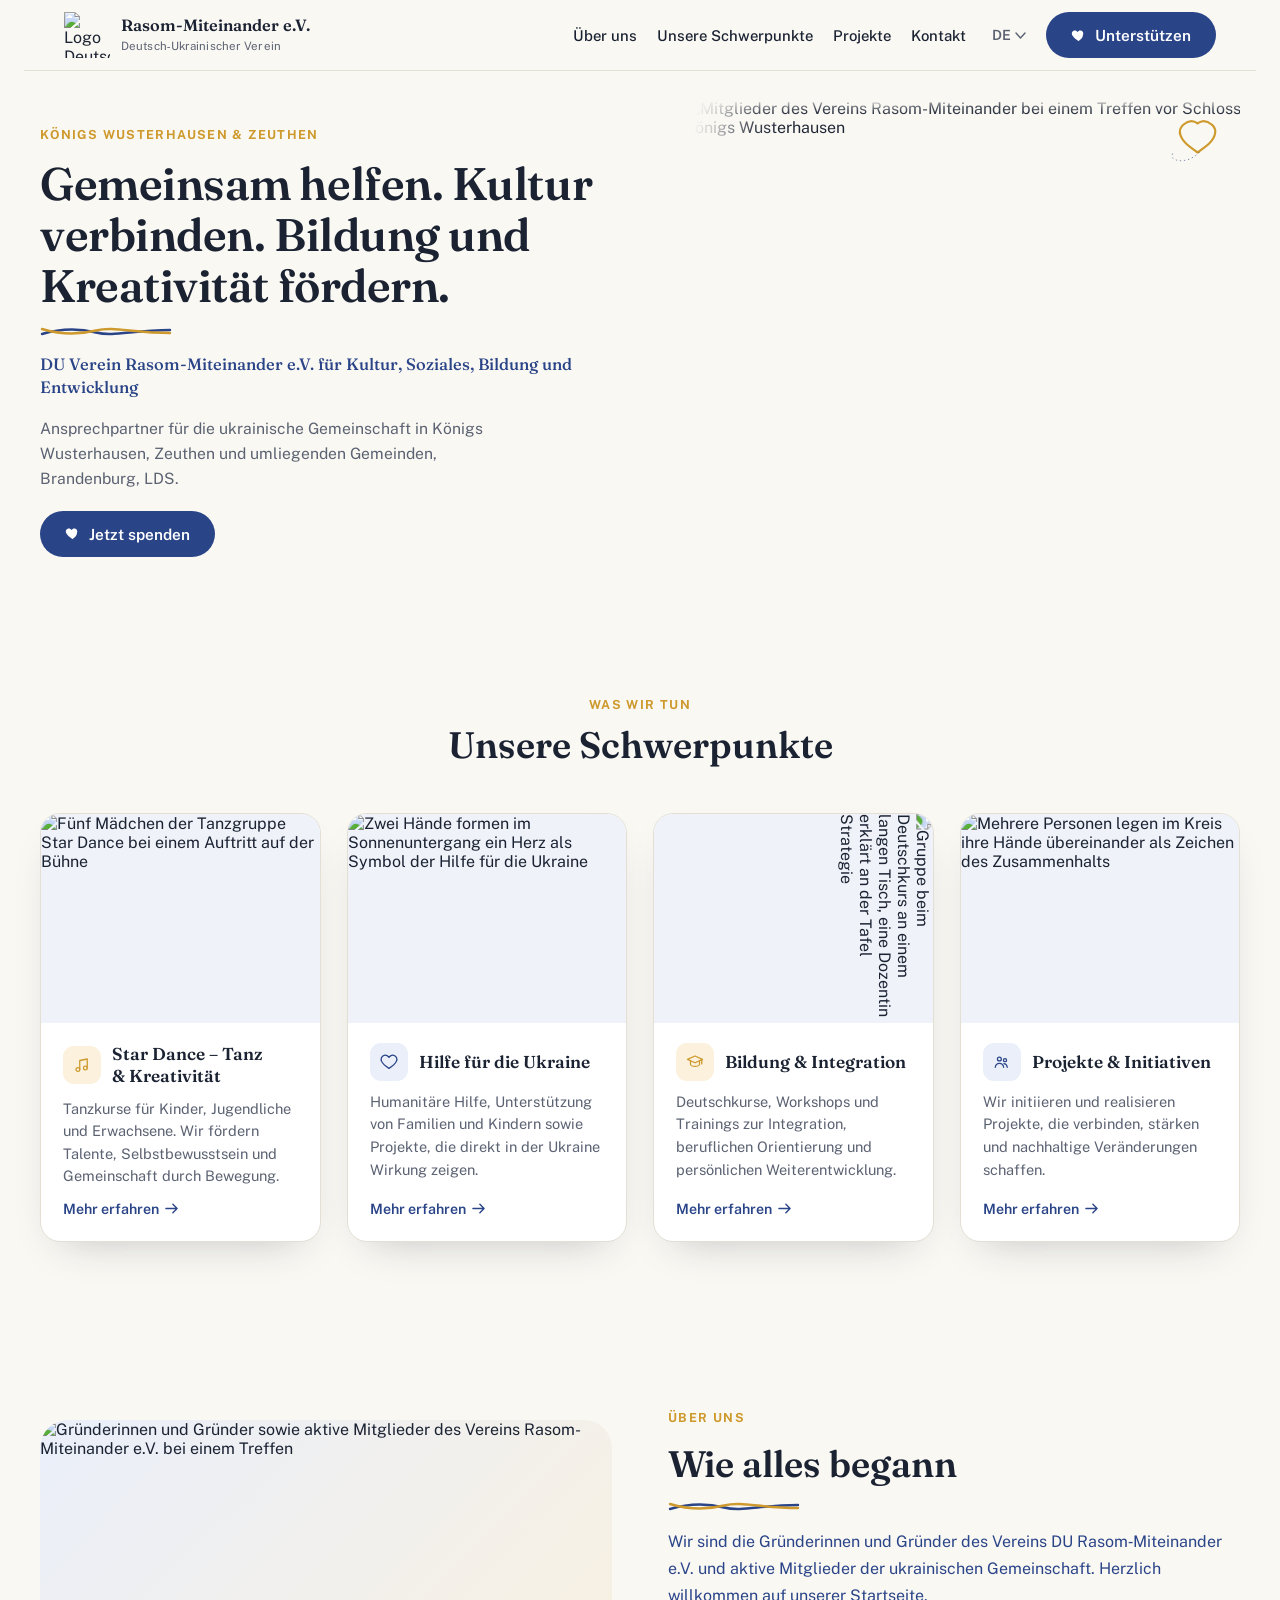
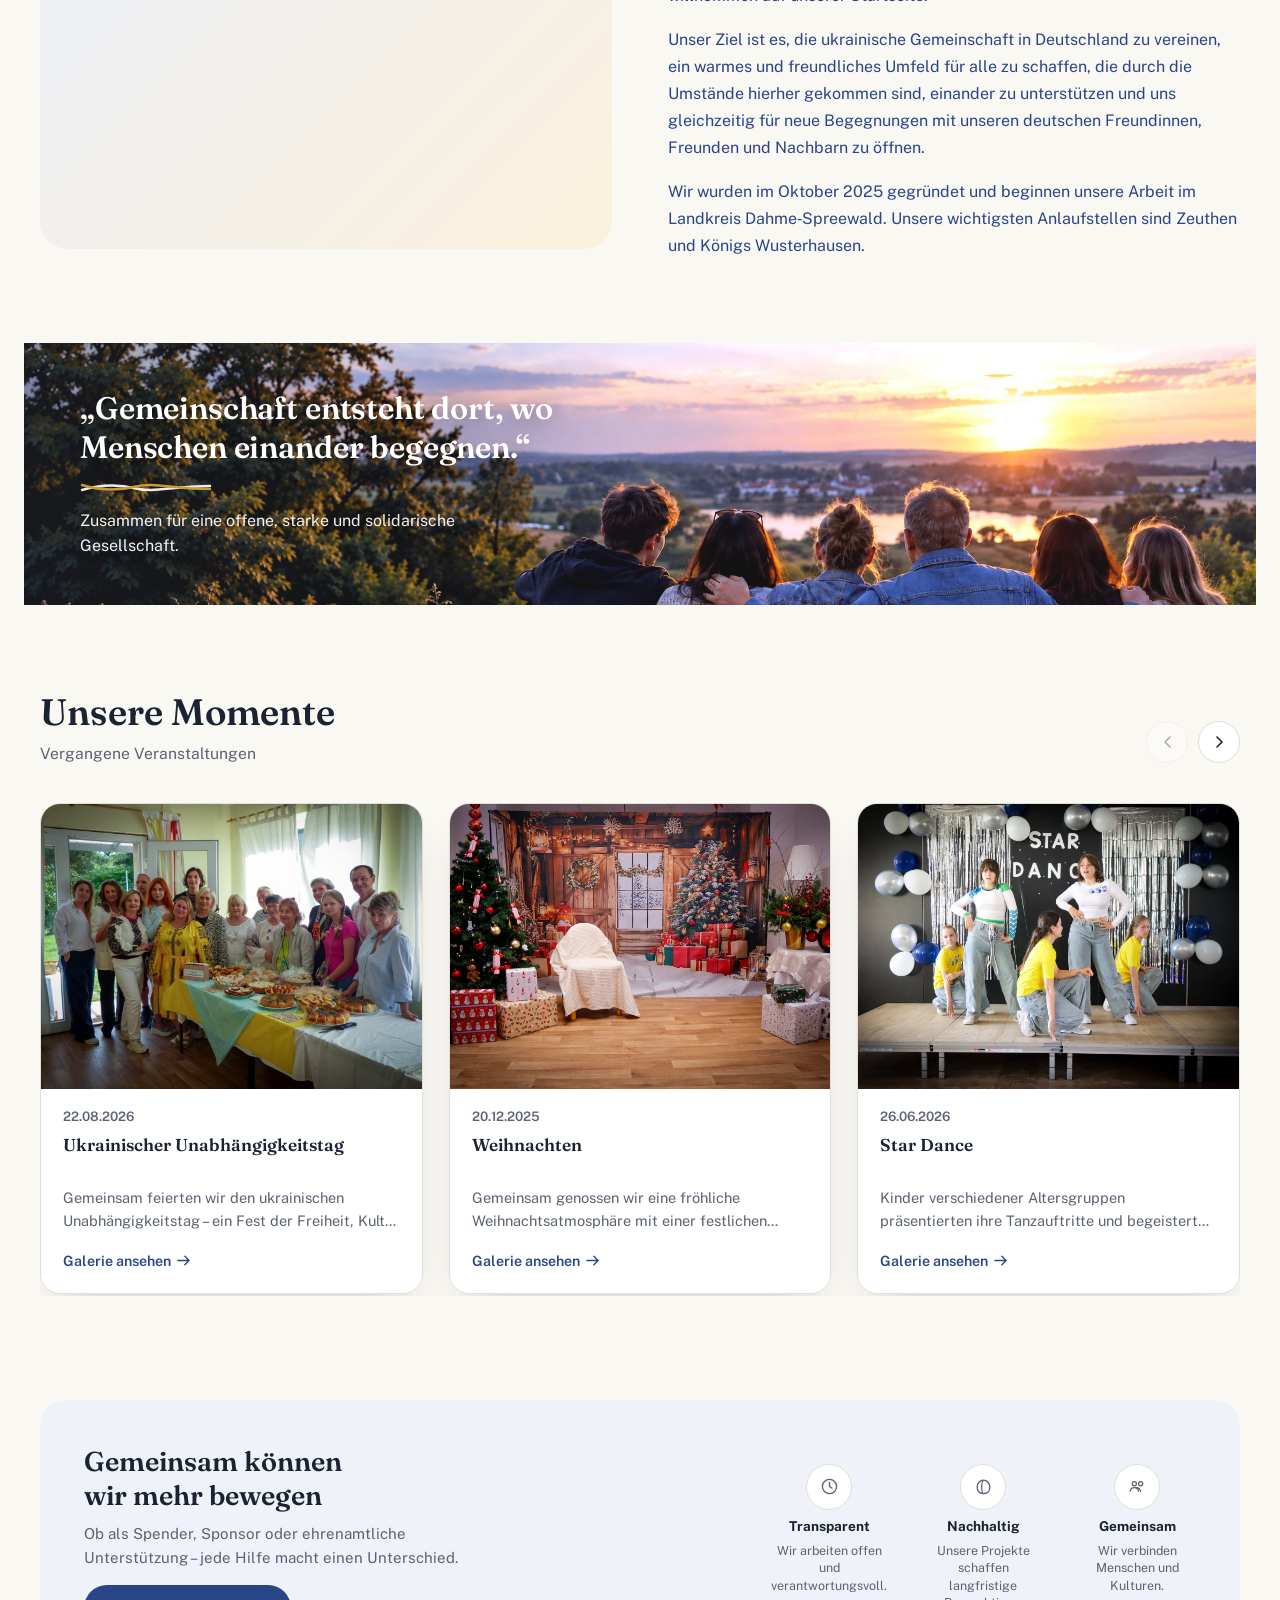
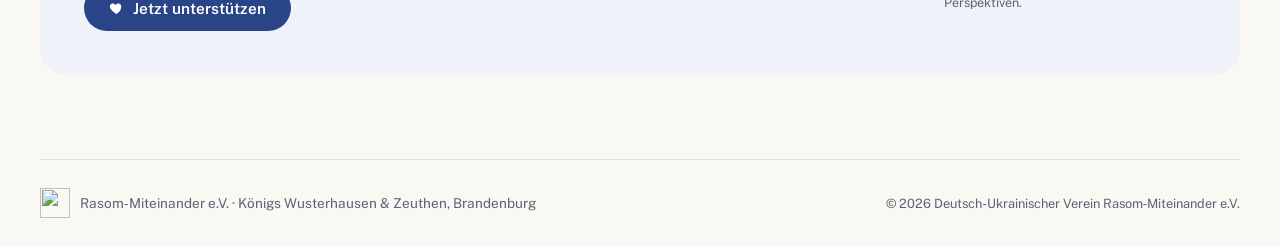
==== commit 32c5081b: "Populate third event card with Star Dance photo - Add Star Dance event (26.06.2026) to events carous" ====
--- a/index.html
+++ b/index.html
@@ -234,11 +234,11 @@
         </article>
 
         <article class="event-card">
-          <div class="event-photo"></div>
-          <div class="event-body">
-            <span class="event-date"></span>
-            <h3 class="event-title"></h3>
-            <p class="event-desc"></p>
+          <div class="event-photo"><img src="images/event-3.jpg" alt="Fünf Tänzerinnen in gelben Shirts posieren vor einer Star-Dance-Fotowand mit Luftballons"></div>
+          <div class="event-body">
+            <span class="event-date">26.06.2026</span>
+            <h3 class="event-title" data-i18n="events.card3.title">Star Dance</h3>
+            <p class="event-desc" data-i18n="events.card3.desc">Kinder verschiedener Altersgruppen präsentierten ihre Tanzauftritte und begeisterten das Publikum mit Energie, Freude und Kreativität.</p>
             <a class="card-link event-link" href="#"><span data-i18n="events.link">Galerie ansehen</span>
               <svg width="13" height="11" viewBox="0 0 14 11" fill="none"><path d="M1 5.5H13M13 5.5L8.5 1M13 5.5L8.5 10" stroke="currentColor" stroke-width="1.5" stroke-linecap="round" stroke-linejoin="round"/></svg>
             </a>
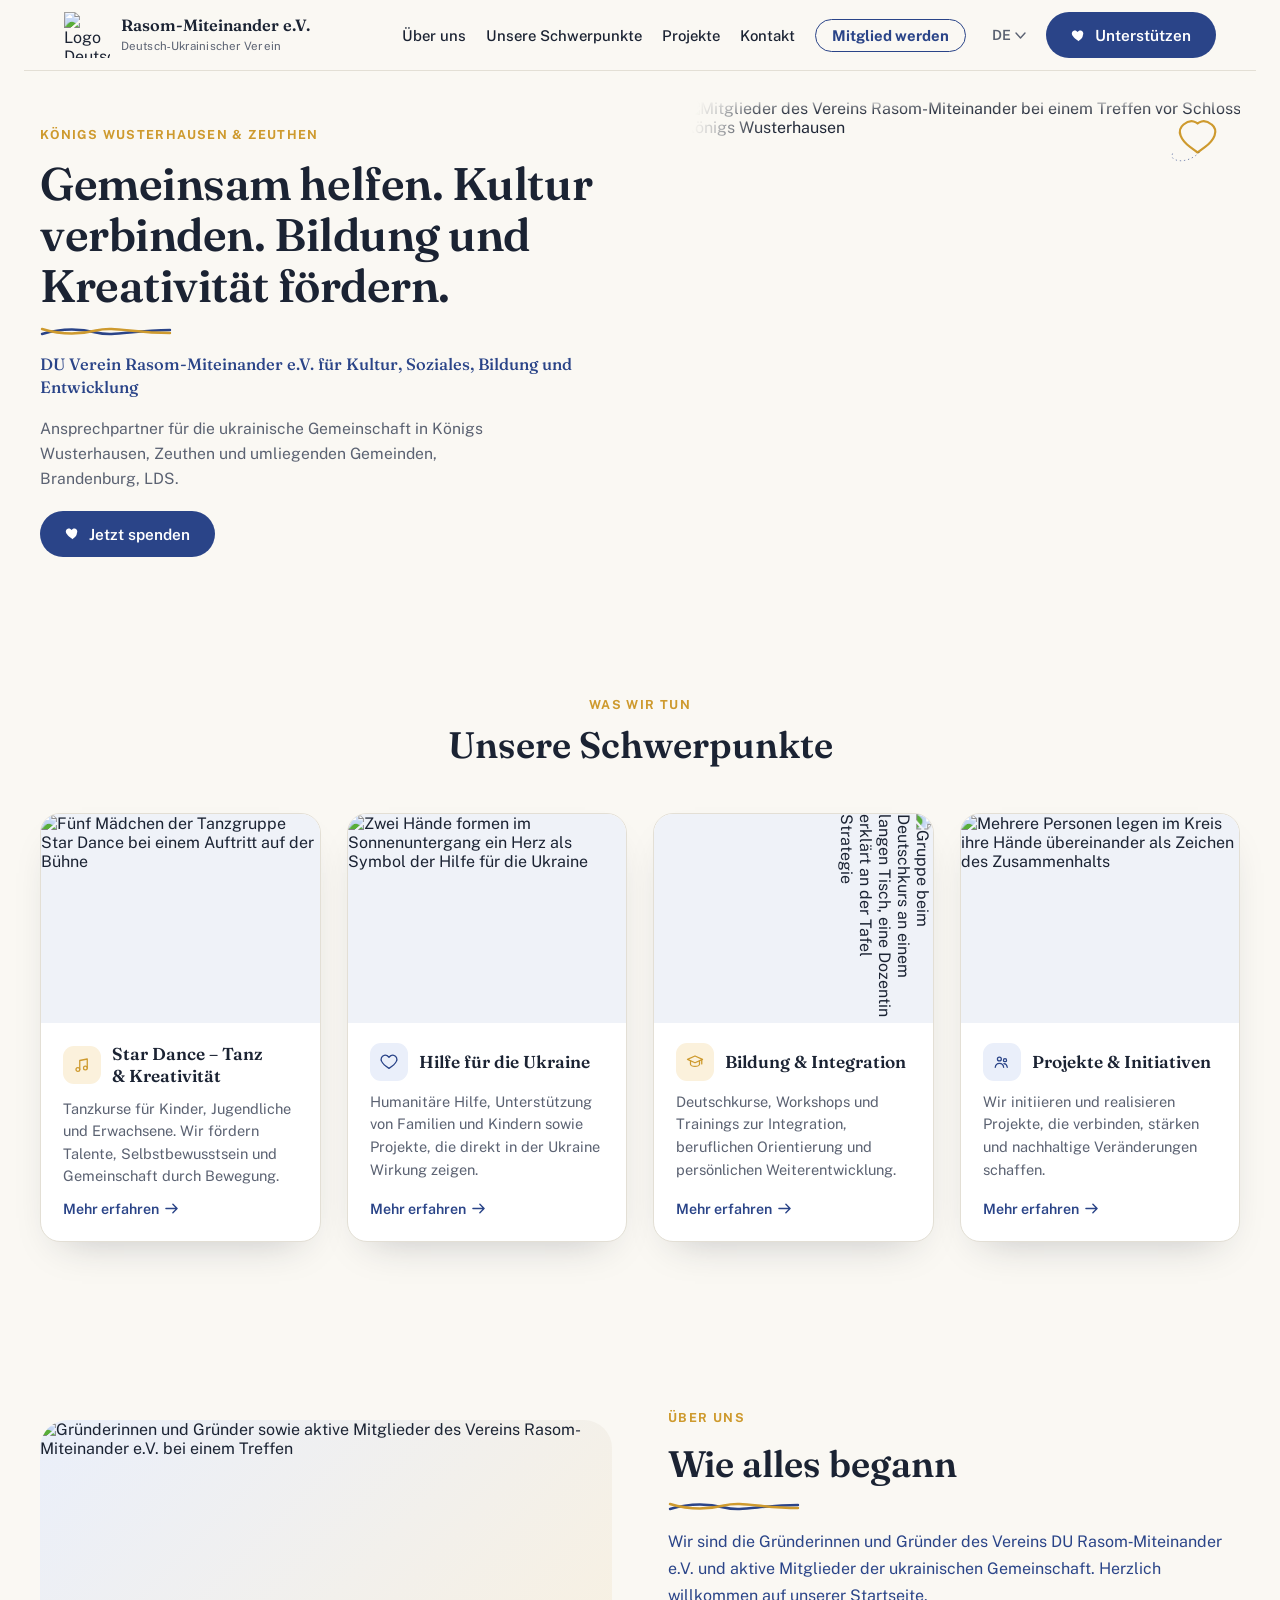
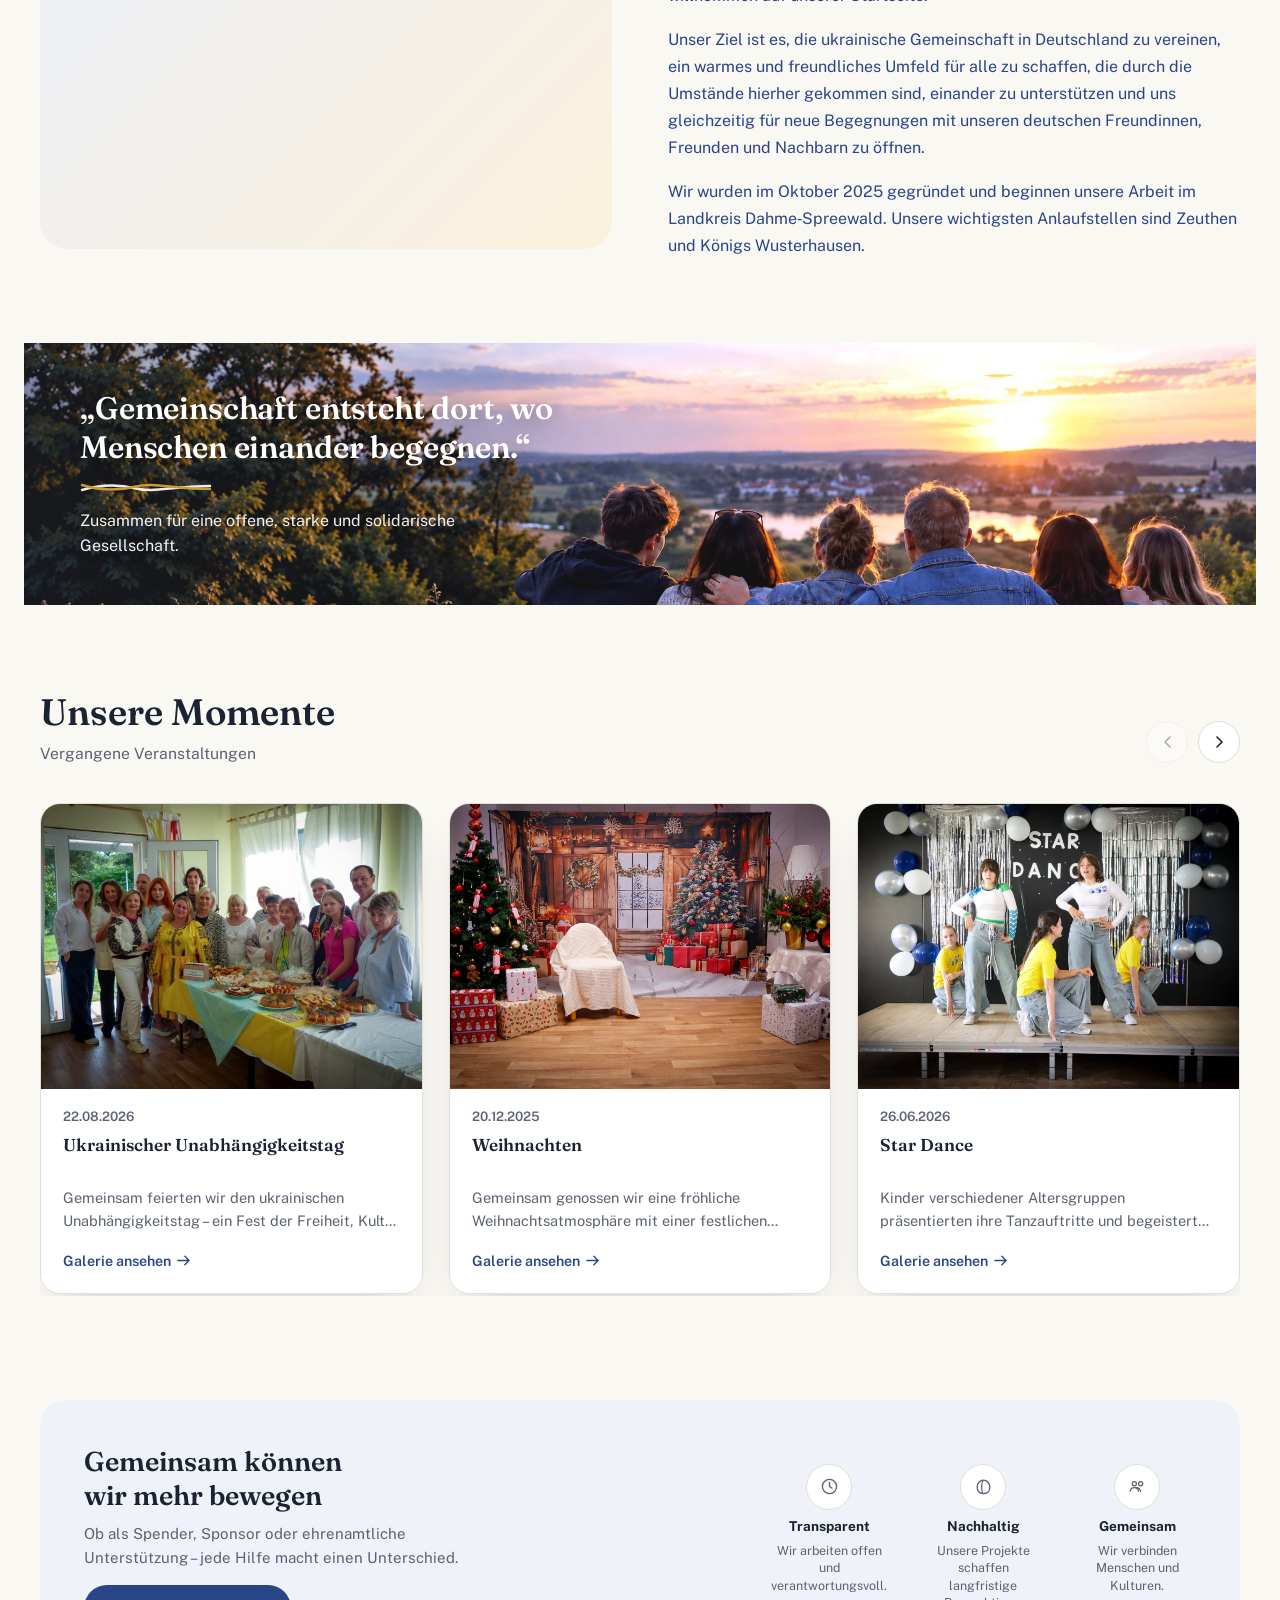
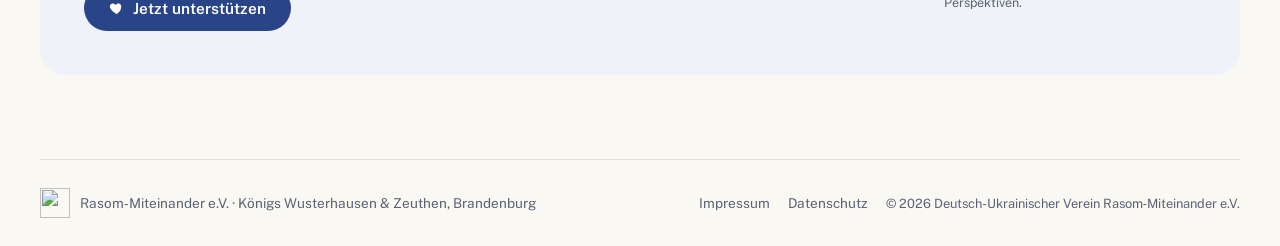
==== commit 10c61453: "Add Mitglied-werden membership page and clean URL structure - Restructure site to root-relative clea" ====
--- a/index.html
+++ b/index.html
@@ -8,14 +8,14 @@
 <link rel="preconnect" href="https://fonts.googleapis.com">
 <link rel="preconnect" href="https://fonts.gstatic.com" crossorigin>
 <link href="https://fonts.googleapis.com/css2?family=Fraunces:opsz,wght@9..144,400;9..144,500;9..144,600;9..144,700&family=Public+Sans:wght@400;500;600;700&display=swap" rel="stylesheet">
-<link rel="stylesheet" href="css/style.css">
+<link rel="stylesheet" href="/css/style.css">
 </head>
 <body>
 <header>
   <input type="checkbox" id="nav-toggle" class="menu-toggle">
   <div class="nav-row">
     <a class="brand" href="#top" aria-label="Rasom-Miteinander e.V. – Startseite">
-      <img src="images/logo.png" alt="Logo Deutsch-Ukrainischer Verein Rasom-Miteinander e.V.">
+      <img src="/images/logo.png" alt="Logo Deutsch-Ukrainischer Verein Rasom-Miteinander e.V.">
       <span>
         <span class="brand-name" style="display:block;">Rasom&#8209;Miteinander e.V.</span>
         <span class="brand-sub">Deutsch&#8209;Ukrainischer Verein</span>
@@ -26,6 +26,7 @@
       <a href="#schwerpunkte" data-i18n="nav.schwerpunkte">Unsere Schwerpunkte</a>
       <a href="#" data-i18n="nav.projekte">Projekte</a>
       <a href="#" data-i18n="nav.kontakt">Kontakt</a>
+      <a href="/mitglied-werden/" class="nav-cta-mitglied" data-i18n="nav.mitglied">Mitglied werden</a>
     </nav>
     <div class="header-actions">
       <button type="button" class="lang" id="lang-toggle" aria-label="Sprache wechseln: Deutsch / Українська">
@@ -63,7 +64,7 @@
         </div>
       </div>
       <div class="hero-photo">
-        <img src="images/hero-castle.jpg" alt="Mitglieder des Vereins Rasom-Miteinander bei einem Treffen vor Schloss Königs Wusterhausen">
+        <img src="/images/hero-castle.jpg" alt="Mitglieder des Vereins Rasom-Miteinander bei einem Treffen vor Schloss Königs Wusterhausen">
         <svg class="hero-heart" viewBox="0 0 120 120" fill="none" aria-hidden="true">
           <path d="M84 32C67 18 55 30 55 30C55 30 43 18 26 32C10 45 21 65 40 79C48 85 55 90 55 90C55 90 62 85 70 79C89 65 100 45 84 32Z"
                 stroke="var(--accent)" stroke-width="4.5" stroke-linejoin="round" stroke-linecap="round"/>
@@ -85,7 +86,7 @@
 
         <article class="card">
           <div class="card-photo">
-            <img src="images/card-dance.jpg" alt="Fünf Mädchen der Tanzgruppe Star Dance bei einem Auftritt auf der Bühne">
+            <img src="/images/card-dance.jpg" alt="Fünf Mädchen der Tanzgruppe Star Dance bei einem Auftritt auf der Bühne">
           </div>
           <div class="card-body">
             <div class="card-title-row">
@@ -103,7 +104,7 @@
 
         <article class="card">
           <div class="card-photo">
-            <img src="images/card-hilfe.jpg" alt="Zwei Hände formen im Sonnenuntergang ein Herz als Symbol der Hilfe für die Ukraine">
+            <img src="/images/card-hilfe.jpg" alt="Zwei Hände formen im Sonnenuntergang ein Herz als Symbol der Hilfe für die Ukraine">
           </div>
           <div class="card-body">
             <div class="card-title-row">
@@ -121,7 +122,7 @@
 
         <article class="card">
           <div class="card-photo is-rotated">
-            <img src="images/card-bildung.jpg" alt="Gruppe beim Deutschkurs an einem langen Tisch, eine Dozentin erklärt an der Tafel Strategie">
+            <img src="/images/card-bildung.jpg" alt="Gruppe beim Deutschkurs an einem langen Tisch, eine Dozentin erklärt an der Tafel Strategie">
           </div>
           <div class="card-body">
             <div class="card-title-row">
@@ -139,7 +140,7 @@
 
         <article class="card">
           <div class="card-photo">
-            <img src="images/card-projekte.jpg" alt="Mehrere Personen legen im Kreis ihre Hände übereinander als Zeichen des Zusammenhalts">
+            <img src="/images/card-projekte.jpg" alt="Mehrere Personen legen im Kreis ihre Hände übereinander als Zeichen des Zusammenhalts">
           </div>
           <div class="card-body">
             <div class="card-title-row">
@@ -162,7 +163,7 @@
   <section class="about" id="ueber-uns">
     <div class="wrap about-grid">
       <div class="about-photo">
-        <img src="images/about-team.jpg" alt="Gründerinnen und Gründer sowie aktive Mitglieder des Vereins Rasom-Miteinander e.V. bei einem Treffen">
+        <img src="/images/about-team.jpg" alt="Gründerinnen und Gründer sowie aktive Mitglieder des Vereins Rasom-Miteinander e.V. bei einem Treffen">
       </div>
       <div class="about-copy">
         <span class="eyebrow" data-i18n="about.eyebrow">Über uns</span>
@@ -179,7 +180,7 @@
   </section>
 
   <section class="community-banner">
-    <img src="images/community-banner.jpg" alt="Sechs Freunde sitzen bei Sonnenuntergang zusammen auf einer Wiese und blicken auf einen See und die Landschaft">
+    <img src="/images/community-banner.jpg" alt="Sechs Freunde sitzen bei Sonnenuntergang zusammen auf einer Wiese und blicken auf einen See und die Landschaft">
     <div class="community-banner-copy">
       <h2 data-i18n="communityBanner.h2">„Gemeinschaft entsteht dort, wo Menschen einander begegnen.“</h2>
       <svg class="hero-rule" viewBox="0 0 132 10" fill="none">
@@ -210,7 +211,7 @@
       <div class="events-track" id="events-track">
 
         <article class="event-card">
-          <div class="event-photo"><img src="images/event-1.jpg" alt="Gruppe von Vereinsmitgliedern feiert gemeinsam den ukrainischen Unabhängigkeitstag vor einem festlich gedeckten Tisch mit ukrainischen Spezialitäten"></div>
+          <div class="event-photo"><img src="/images/event-1.jpg" alt="Gruppe von Vereinsmitgliedern feiert gemeinsam den ukrainischen Unabhängigkeitstag vor einem festlich gedeckten Tisch mit ukrainischen Spezialitäten"></div>
           <div class="event-body">
             <span class="event-date">22.08.2026</span>
             <h3 class="event-title" data-i18n="events.card1.title">Ukrainischer Unabhängigkeitstag</h3>
@@ -222,7 +223,7 @@
         </article>
 
         <article class="event-card">
-          <div class="event-photo"><img src="images/event-2.jpg" alt="Festlich geschmückte Weihnachts-Fotowand mit Weihnachtsbaum, Geschenken und einem weiß bezogenen Sessel"></div>
+          <div class="event-photo"><img src="/images/event-2.jpg" alt="Festlich geschmückte Weihnachts-Fotowand mit Weihnachtsbaum, Geschenken und einem weiß bezogenen Sessel"></div>
           <div class="event-body">
             <span class="event-date">20.12.2025</span>
             <h3 class="event-title" data-i18n="events.card2.title">Weihnachten</h3>
@@ -234,7 +235,7 @@
         </article>
 
         <article class="event-card">
-          <div class="event-photo"><img src="images/event-3.jpg" alt="Fünf Tänzerinnen in gelben Shirts posieren vor einer Star-Dance-Fotowand mit Luftballons"></div>
+          <div class="event-photo"><img src="/images/event-3.jpg" alt="Fünf Tänzerinnen in gelben Shirts posieren vor einer Star-Dance-Fotowand mit Luftballons"></div>
           <div class="event-body">
             <span class="event-date">26.06.2026</span>
             <h3 class="event-title" data-i18n="events.card3.title">Star Dance</h3>
@@ -319,12 +320,16 @@
 <footer>
   <div class="wrap" style="display:flex;flex-wrap:wrap;gap:16px;align-items:center;justify-content:space-between;width:100%;">
     <div class="footer-brand">
-      <img src="images/logo.png" alt="">
+      <img src="/images/logo.png" alt="">
       <span data-i18n="footer.tagline">Rasom&#8209;Miteinander e.V. &middot; Königs Wusterhausen &amp; Zeuthen, Brandenburg</span>
     </div>
-    <small data-i18n="footer.copy">&copy; 2026 Deutsch&#8209;Ukrainischer Verein Rasom&#8209;Miteinander e.V.</small>
+    <div class="footer-legal">
+      <a href="/impressum/">Impressum</a>
+      <a href="/datenschutz/">Datenschutz</a>
+      <small data-i18n="footer.copy">&copy; 2026 Deutsch&#8209;Ukrainischer Verein Rasom&#8209;Miteinander e.V.</small>
+    </div>
   </div>
 </footer>
-<script src="js/main.js"></script>
+<script src="/js/main.js"></script>
 </body>
 </html>
--- a/css/style.css
+++ b/css/style.css
@@ -150,6 +150,15 @@
     white-space:nowrap;
   }
   nav.primary-nav a:hover{color:var(--primary);}
+  nav.primary-nav a.nav-cta-mitglied{
+    color:var(--primary);
+    font-weight:700;
+    border:1.5px solid var(--primary);
+    border-radius:999px;
+    padding:7px 16px;
+    transition:background .15s ease,color .15s ease;
+  }
+  nav.primary-nav a.nav-cta-mitglied:hover{background:var(--primary);color:#fff;}
   .lang{
     display:flex;
     align-items:center;
@@ -194,6 +203,8 @@
       transition:max-height .22s ease, opacity .18s ease, padding-block .22s ease;
     }
     nav.primary-nav a{padding:9px 0;width:100%;}
+    nav.primary-nav a.nav-cta-mitglied{border:none;padding:9px 0;}
+    nav.primary-nav a.nav-cta-mitglied:hover{background:none;color:var(--primary-dark);}
     .menu-toggle:checked ~ .nav-row nav.primary-nav{
       max-height:420px;
       padding-block:6px 16px;
@@ -651,3 +662,103 @@
   .footer-brand img{height:30px;width:30px;object-fit:contain;}
   .footer-brand span{font-size:0.85rem;color:var(--text-muted);}
   footer small{font-size:0.8rem;color:var(--text-muted);}
+  .footer-legal{display:flex;flex-wrap:wrap;align-items:center;gap:18px;}
+  .footer-legal a{font-size:0.85rem;color:var(--text-muted);text-decoration:none;}
+  .footer-legal a:hover{color:var(--primary);text-decoration:underline;}
+
+  /* ---------- legal pages (impressum / datenschutz) ---------- */
+  .legal-page{padding:56px 0 100px;}
+  .legal-page .wrap{max-width:820px;}
+  .legal-page h1{font-size:clamp(2rem,4vw,2.6rem);margin-bottom:8px;}
+  .legal-page .legal-updated{color:var(--text-muted);font-size:0.9rem;margin-bottom:36px;}
+  .legal-page h2{font-size:1.2rem;margin:40px 0 12px;}
+  .legal-page h2:first-of-type{margin-top:0;}
+  .legal-page p{color:var(--text-muted);line-height:1.7;margin:0 0 14px;font-size:0.97rem;}
+  .legal-page ul{color:var(--text-muted);line-height:1.7;margin:0 0 14px;padding-left:20px;font-size:0.97rem;}
+  .legal-page li{margin-bottom:6px;}
+  .legal-page a{color:var(--primary);text-decoration:underline;}
+  .legal-page strong{color:var(--text);}
+  .legal-placeholder{background:var(--accent-tint);color:var(--primary-dark);padding:1px 7px;border-radius:5px;font-weight:600;}
+
+  /* ---------- mitglied werden (membership page) ---------- */
+  .mitglied-hero{padding:56px 0 8px;}
+  .mitglied-hero .wrap{max-width:820px;}
+  .mitglied-hero .eyebrow{color:var(--accent);font-weight:700;font-size:0.82rem;letter-spacing:0.06em;text-transform:uppercase;margin-bottom:10px;}
+  .mitglied-hero h1{font-size:clamp(2rem,4vw,2.6rem);margin-bottom:14px;}
+  .mitglied-hero p{color:var(--text-muted);line-height:1.7;font-size:1.02rem;max-width:680px;}
+
+  .options-section{padding:28px 0 8px;}
+  .options-section .wrap{max-width:820px;}
+  .options-grid{display:grid;grid-template-columns:1fr 1fr;gap:20px;margin-top:8px;}
+  .option-card{background:var(--surface);border:1px solid var(--border);border-radius:16px;padding:26px 24px;display:flex;flex-direction:column;gap:10px;box-shadow:var(--shadow);}
+  .option-card.option-primary{border:2px solid var(--primary);}
+  .option-card .option-tag{font-size:0.75rem;font-weight:700;letter-spacing:0.04em;text-transform:uppercase;color:var(--primary);}
+  .option-card h3{font-size:1.15rem;margin:0;}
+  .option-card p{color:var(--text-muted);font-size:0.93rem;line-height:1.6;margin:0 0 6px;flex-grow:1;}
+  .option-card .btn{align-self:flex-start;}
+
+  .mitglied-form-section{padding:40px 0 100px;}
+  .mitglied-form-section .wrap{max-width:820px;}
+  .form-card{background:var(--surface);border:1px solid var(--border);border-radius:16px;padding:32px clamp(20px,4vw,40px);box-shadow:var(--shadow);}
+  .required-note{color:var(--text-muted);font-size:0.85rem;margin:0 0 28px;}
+  .form-section{margin-bottom:38px;padding-bottom:30px;border-bottom:1px solid var(--border);}
+  .form-section:last-of-type{border-bottom:none;margin-bottom:0;padding-bottom:0;}
+  .form-section h2{font-size:1.15rem;margin:0 0 4px;}
+  .form-section .section-desc{color:var(--text-muted);font-size:0.9rem;margin:0 0 18px;}
+  .form-grid{display:grid;grid-template-columns:1fr 1fr;gap:16px 18px;}
+  .field{display:flex;flex-direction:column;gap:6px;}
+  .field.full{grid-column:1 / -1;}
+  .field label{font-size:0.88rem;font-weight:600;color:var(--text);}
+  .field label .opt{color:var(--text-muted);font-weight:400;}
+  .field input[type="text"],
+  .field input[type="email"],
+  .field input[type="tel"],
+  .field input[type="date"]{
+    font-family:inherit;font-size:0.95rem;color:var(--text);
+    padding:11px 13px;border:1px solid var(--border);border-radius:9px;background:var(--bg);
+    transition:border-color .15s ease,box-shadow .15s ease;
+  }
+  .field input:focus{outline:none;border-color:var(--primary);box-shadow:0 0 0 3px var(--primary-tint);}
+  .field input[readonly]{background:var(--surface-alt);color:var(--text-muted);}
+  .field input.invalid,
+  .checkbox-row.invalid,
+  .radio-group.invalid{border-color:#C0392B;}
+  .field-error{color:#C0392B;font-size:0.82rem;display:none;}
+  .field-error.show{display:block;}
+  .field-hint{color:var(--text-muted);font-size:0.82rem;margin:6px 0 0;}
+
+  .radio-group{display:flex;flex-direction:column;gap:12px;}
+  .radio-row,.checkbox-row{display:flex;align-items:flex-start;gap:10px;cursor:pointer;font-size:0.93rem;color:var(--text);line-height:1.5;}
+  .radio-row input,.checkbox-row input{margin-top:3px;width:17px;height:17px;flex-shrink:0;accent-color:var(--primary);cursor:pointer;}
+  .radio-row .radio-desc{display:block;color:var(--text-muted);font-size:0.85rem;margin-top:2px;}
+  .checkbox-row a{color:var(--primary);text-decoration:underline;}
+
+  .btn-ghost{
+    background:none;border:1.5px solid var(--border);color:var(--text);
+    padding:9px 18px;border-radius:999px;font-family:inherit;font-size:0.88rem;font-weight:600;
+    cursor:pointer;transition:border-color .15s ease,color .15s ease;
+  }
+  .btn-ghost:hover{border-color:var(--primary);color:var(--primary);}
+
+  .step-actions{display:flex;flex-wrap:wrap;gap:12px;margin-top:8px;}
+  .step-actions .btn,.step-actions .btn-ghost{border:none;cursor:pointer;font-family:inherit;}
+  .step-actions .btn{border:none;}
+
+  .review-summary{margin-bottom:28px;}
+  .review-group{margin-bottom:20px;}
+  .review-group h3{font-size:0.95rem;margin:0 0 8px;color:var(--primary-dark);}
+  .review-row{display:flex;gap:8px;padding:6px 0;border-bottom:1px solid var(--border);font-size:0.9rem;}
+  .review-row dt{color:var(--text-muted);min-width:180px;flex-shrink:0;}
+  .review-row dd{margin:0;color:var(--text);font-weight:500;}
+
+  .form-status{margin-top:22px;padding:14px 18px;border-radius:10px;font-size:0.92rem;line-height:1.6;}
+  .form-status.info{background:var(--primary-tint);color:var(--primary-dark);}
+  .form-status.error{background:#FBEAE8;color:#8C2A1F;}
+  .form-status.success{background:#E6F4EA;color:#1E6B3A;}
+
+  @media (max-width:720px){
+    .options-grid{grid-template-columns:1fr;}
+    .form-grid{grid-template-columns:1fr;}
+    .review-row{flex-direction:column;gap:2px;}
+    .review-row dt{min-width:0;}
+  }
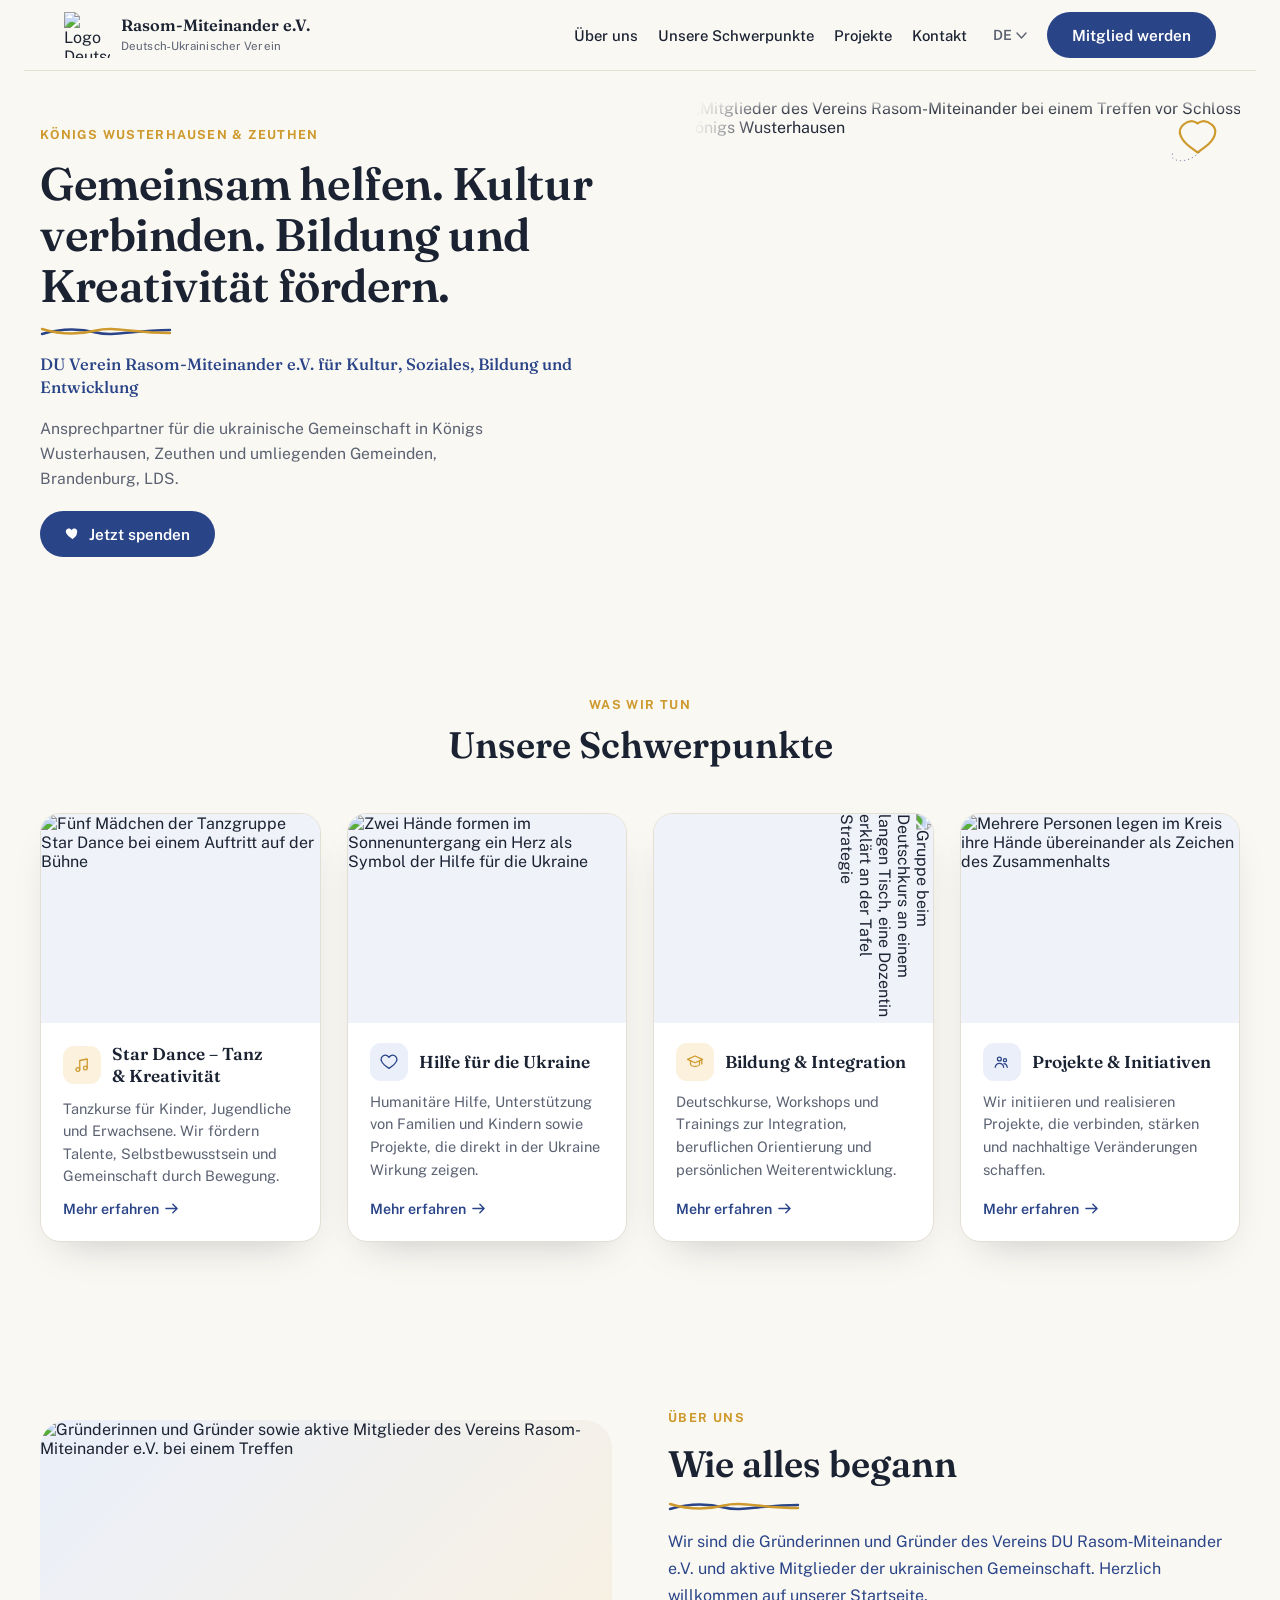
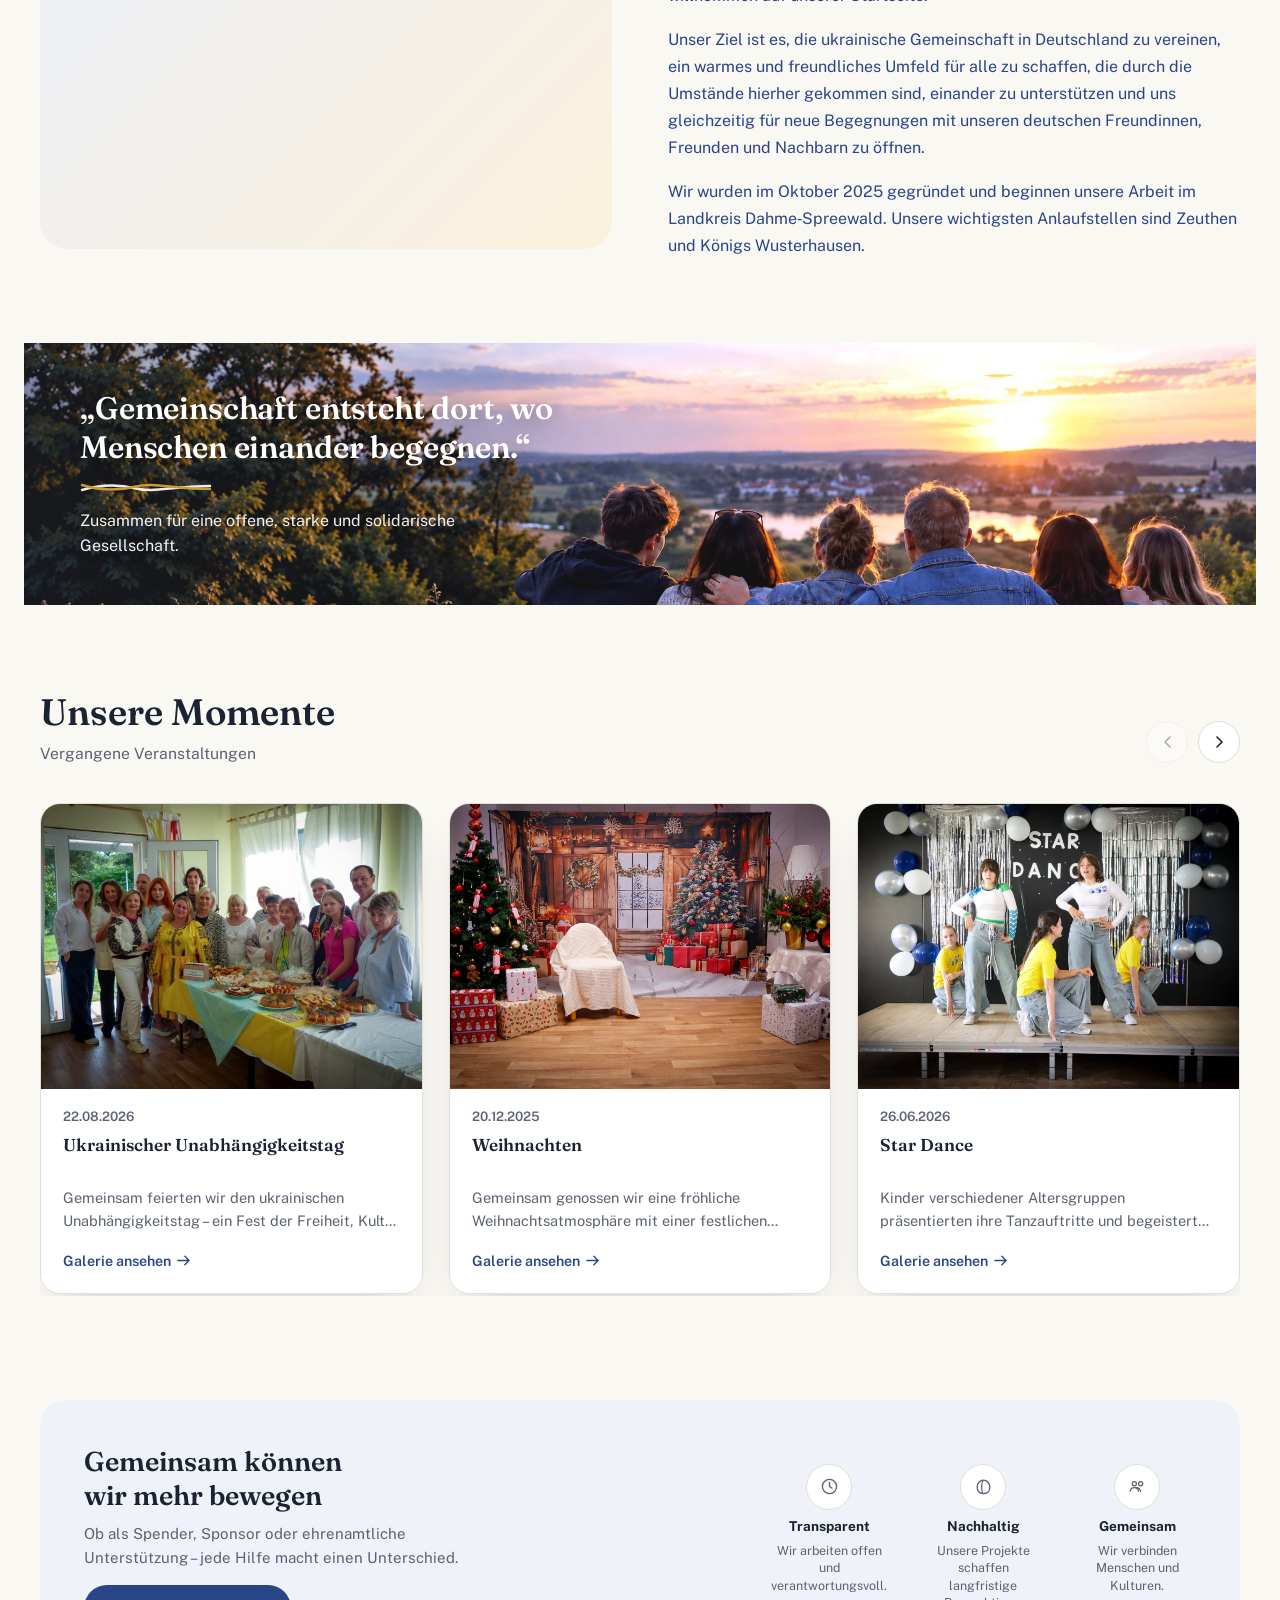
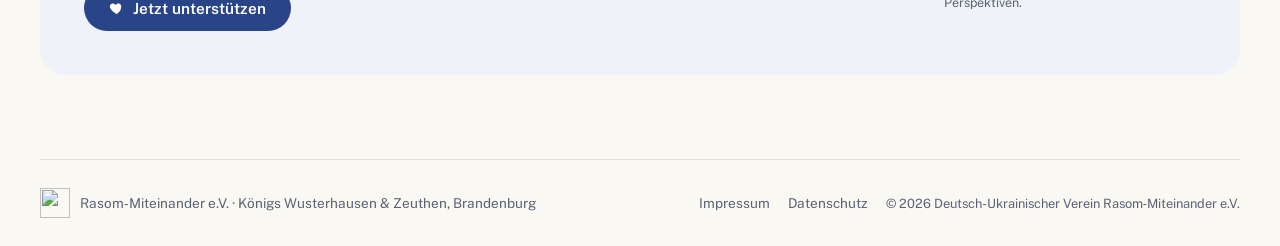
==== commit 24a3c71e: "Replace header donate button with Mitglied-werden CTA - Remove the heart-icon "Unterstützen" button " ====
--- a/index.html
+++ b/index.html
@@ -26,16 +26,14 @@
       <a href="#schwerpunkte" data-i18n="nav.schwerpunkte">Unsere Schwerpunkte</a>
       <a href="#" data-i18n="nav.projekte">Projekte</a>
       <a href="#" data-i18n="nav.kontakt">Kontakt</a>
-      <a href="/mitglied-werden/" class="nav-cta-mitglied" data-i18n="nav.mitglied">Mitglied werden</a>
     </nav>
     <div class="header-actions">
       <button type="button" class="lang" id="lang-toggle" aria-label="Sprache wechseln: Deutsch / Українська">
         <span id="lang-label">DE</span>
         <svg width="11" height="7" viewBox="0 0 11 7" fill="none"><path d="M1 1L5.5 6L10 1" stroke="currentColor" stroke-width="1.4" stroke-linecap="round" stroke-linejoin="round"/></svg>
       </button>
-      <a class="btn btn-primary" href="#unterstuetzen" aria-label="Unterstützen">
-        <svg width="15" height="15" viewBox="0 0 24 24" fill="currentColor"><path d="M12 21s-7.2-4.6-10-9.3C.3 8.6 1.6 4.9 5 4c2.2-.6 4.3.5 5.5 2.3C11.7 4.5 13.8 3.4 16 4c3.4.9 4.7 4.6 3 7.7C19.2 16.4 12 21 12 21z"/></svg>
-        <span class="btn-label" data-i18n="header.donate">Unterstützen</span>
+      <a class="btn btn-primary" href="/mitglied-werden/" aria-label="Mitglied werden">
+        <span class="btn-label" data-i18n="nav.mitglied">Mitglied werden</span>
       </a>
       <label class="hamburger" for="nav-toggle" aria-label="Menü öffnen">
         <svg width="22" height="22" viewBox="0 0 24 24" fill="none"><path d="M3 6h18M3 12h18M3 18h18" stroke="currentColor" stroke-width="2" stroke-linecap="round"/></svg>
--- a/css/style.css
+++ b/css/style.css
@@ -150,15 +150,6 @@
     white-space:nowrap;
   }
   nav.primary-nav a:hover{color:var(--primary);}
-  nav.primary-nav a.nav-cta-mitglied{
-    color:var(--primary);
-    font-weight:700;
-    border:1.5px solid var(--primary);
-    border-radius:999px;
-    padding:7px 16px;
-    transition:background .15s ease,color .15s ease;
-  }
-  nav.primary-nav a.nav-cta-mitglied:hover{background:var(--primary);color:#fff;}
   .lang{
     display:flex;
     align-items:center;
@@ -203,8 +194,6 @@
       transition:max-height .22s ease, opacity .18s ease, padding-block .22s ease;
     }
     nav.primary-nav a{padding:9px 0;width:100%;}
-    nav.primary-nav a.nav-cta-mitglied{border:none;padding:9px 0;}
-    nav.primary-nav a.nav-cta-mitglied:hover{background:none;color:var(--primary-dark);}
     .menu-toggle:checked ~ .nav-row nav.primary-nav{
       max-height:420px;
       padding-block:6px 16px;
@@ -221,8 +210,7 @@
     .brand-sub{display:none;}
     .brand img{height:38px;width:38px;}
     .brand-name{font-size:0.94rem;}
-    header .btn-primary{padding:11px;border-radius:50%;}
-    header .btn-primary .btn-label{display:none;}
+    header .btn-primary{padding:10px 14px;font-size:0.86rem;}
   }
 
   /* ---------- hero ---------- */
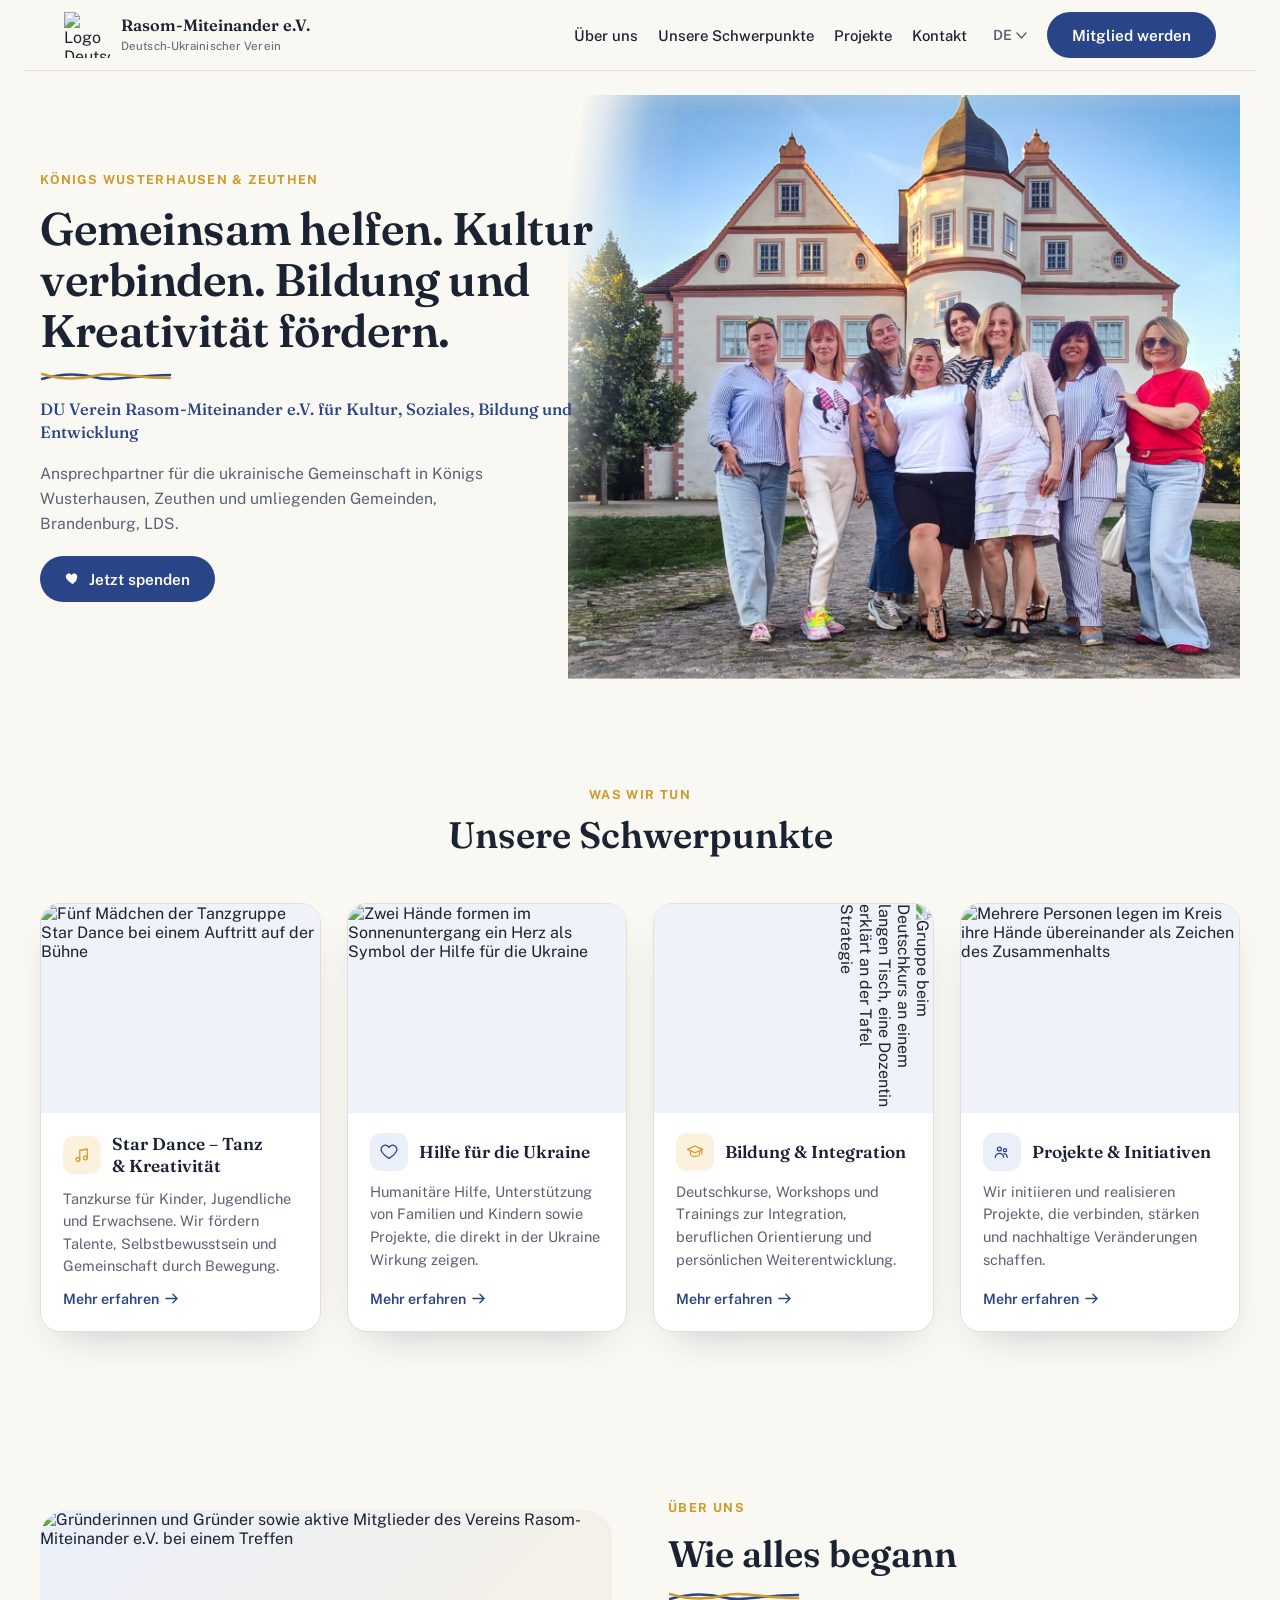
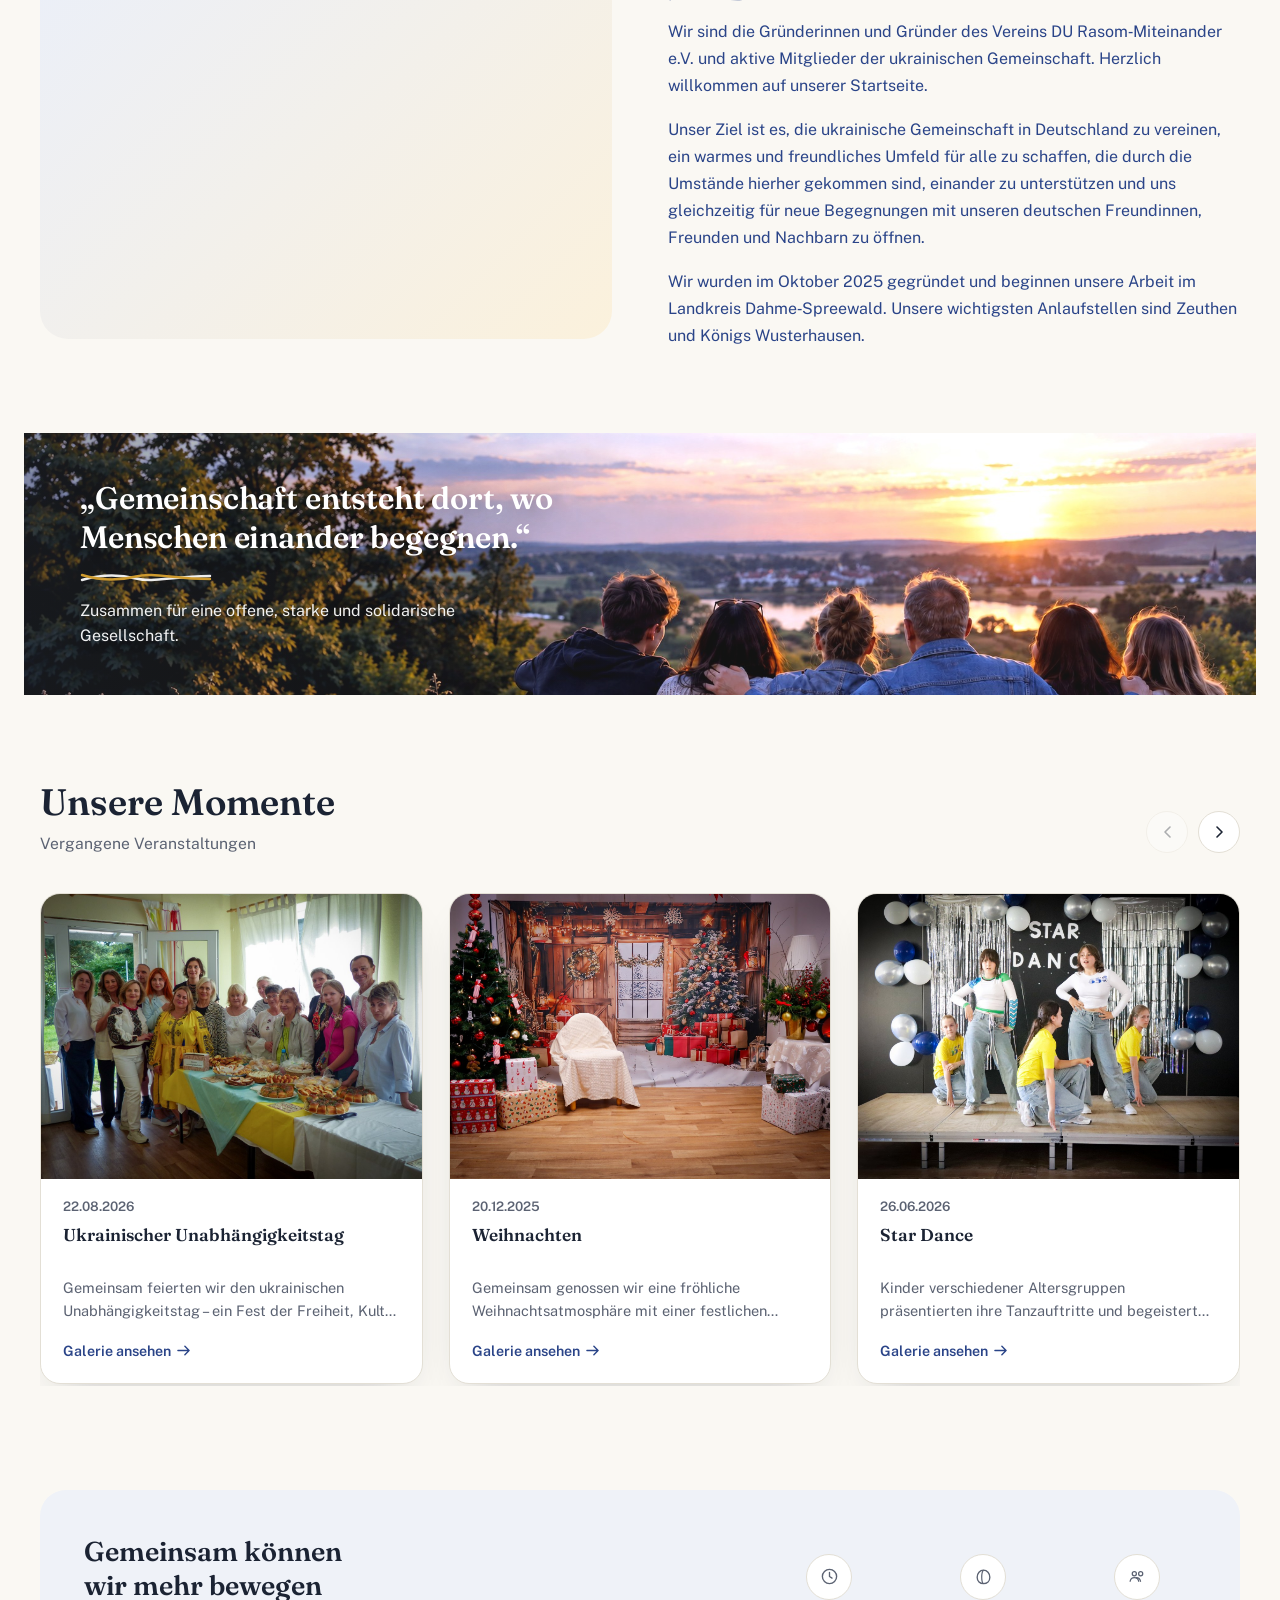
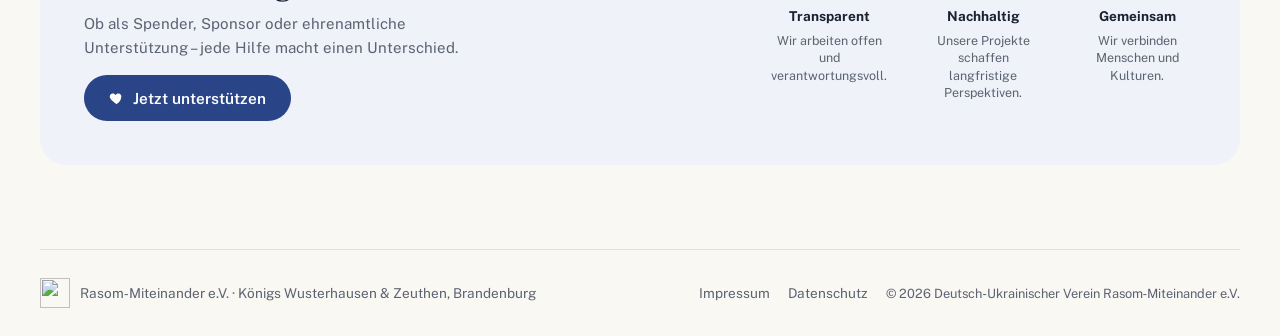
==== commit dd2151dd: "Enlarge hero photo, remove heart overlay and glare/haze in sky Co-Authored-By: Claude Sonnet 5 <nore" ====
--- a/index.html
+++ b/index.html
@@ -3,12 +3,49 @@
 <head>
 <meta charset="UTF-8">
 <meta name="viewport" content="width=device-width, initial-scale=1.0">
-<title>Rasom-Miteinander e.V.</title>
-<meta name="description" content="Deutsch-Ukrainischer Verein Rasom-Miteinander e.V. – Königs Wusterhausen &amp; Zeuthen, Brandenburg">
+<title>Rasom-Miteinander e.V. – Deutsch-Ukrainischer Verein in Königs Wusterhausen &amp; Zeuthen</title>
+<meta name="description" content="Rasom-Miteinander e.V. ist Ansprechpartner für die ukrainische Gemeinschaft in Königs Wusterhausen, Zeuthen und Umgebung (Brandenburg) – Kultur, Soziales, Bildung und Zusammenhalt.">
+<!-- TODO: canonical auf die Strato-Domain aktualisieren, sobald diese aktiv ist -->
+<link rel="canonical" href="https://rasom-miteinander.github.io/">
+<meta name="theme-color" content="#2A4488">
+<link rel="icon" href="/favicon.ico" sizes="any">
+<link rel="icon" type="image/png" sizes="32x32" href="/images/favicon-32x32.png">
+<link rel="icon" type="image/png" sizes="16x16" href="/images/favicon-16x16.png">
+<link rel="apple-touch-icon" href="/images/apple-touch-icon.png">
+<meta property="og:type" content="website">
+<meta property="og:site_name" content="Rasom-Miteinander e.V.">
+<meta property="og:locale" content="de_DE">
+<meta property="og:url" content="https://rasom-miteinander.github.io/">
+<meta property="og:title" content="Rasom-Miteinander e.V. – Deutsch-Ukrainischer Verein in Königs Wusterhausen & Zeuthen">
+<meta property="og:description" content="Rasom-Miteinander e.V. ist Ansprechpartner für die ukrainische Gemeinschaft in Königs Wusterhausen, Zeuthen und Umgebung (Brandenburg) – Kultur, Soziales, Bildung und Zusammenhalt.">
+<meta property="og:image" content="https://rasom-miteinander.github.io/images/og-image.jpg">
+<meta property="og:image:width" content="1200">
+<meta property="og:image:height" content="630">
+<meta property="og:image:alt" content="Mitglieder des Vereins Rasom-Miteinander bei einem Treffen vor Schloss Königs Wusterhausen">
+<meta name="twitter:card" content="summary_large_image">
+<meta name="twitter:title" content="Rasom-Miteinander e.V. – Deutsch-Ukrainischer Verein in Königs Wusterhausen & Zeuthen">
+<meta name="twitter:description" content="Rasom-Miteinander e.V. ist Ansprechpartner für die ukrainische Gemeinschaft in Königs Wusterhausen, Zeuthen und Umgebung (Brandenburg) – Kultur, Soziales, Bildung und Zusammenhalt.">
+<meta name="twitter:image" content="https://rasom-miteinander.github.io/images/og-image.jpg">
 <link rel="preconnect" href="https://fonts.googleapis.com">
 <link rel="preconnect" href="https://fonts.gstatic.com" crossorigin>
 <link href="https://fonts.googleapis.com/css2?family=Fraunces:opsz,wght@9..144,400;9..144,500;9..144,600;9..144,700&family=Public+Sans:wght@400;500;600;700&display=swap" rel="stylesheet">
 <link rel="stylesheet" href="/css/style.css">
+<script type="application/ld+json">
+{
+  "@context": "https://schema.org",
+  "@type": "NGO",
+  "name": "Rasom-Miteinander e.V.",
+  "alternateName": "Deutsch-Ukrainischer Verein Rasom-Miteinander e.V.",
+  "url": "https://rasom-miteinander.github.io/",
+  "logo": "https://rasom-miteinander.github.io/images/logo.png",
+  "image": "https://rasom-miteinander.github.io/images/og-image.jpg",
+  "description": "Deutsch-Ukrainischer Verein für Kultur, Soziales, Bildung und Zusammenhalt – Ansprechpartner für die ukrainische Gemeinschaft in Königs Wusterhausen, Zeuthen und Umgebung, Brandenburg.",
+  "areaServed": {
+    "@type": "AdministrativeArea",
+    "name": "Königs Wusterhausen, Zeuthen, Landkreis Dahme-Spreewald, Brandenburg"
+  }
+}
+</script>
 </head>
 <body>
 <header>
@@ -25,7 +62,7 @@
       <a href="#ueber-uns" data-i18n="nav.about">Über uns</a>
       <a href="#schwerpunkte" data-i18n="nav.schwerpunkte">Unsere Schwerpunkte</a>
       <a href="#" data-i18n="nav.projekte">Projekte</a>
-      <a href="#" data-i18n="nav.kontakt">Kontakt</a>
+      <a href="/kontakt/" data-i18n="nav.kontakt">Kontakt</a>
     </nav>
     <div class="header-actions">
       <button type="button" class="lang" id="lang-toggle" aria-label="Sprache wechseln: Deutsch / Українська">
@@ -63,13 +100,6 @@
       </div>
       <div class="hero-photo">
         <img src="/images/hero-castle.jpg" alt="Mitglieder des Vereins Rasom-Miteinander bei einem Treffen vor Schloss Königs Wusterhausen">
-        <svg class="hero-heart" viewBox="0 0 120 120" fill="none" aria-hidden="true">
-          <path d="M84 32C67 18 55 30 55 30C55 30 43 18 26 32C10 45 21 65 40 79C48 85 55 90 55 90C55 90 62 85 70 79C89 65 100 45 84 32Z"
-                stroke="var(--accent)" stroke-width="4.5" stroke-linejoin="round" stroke-linecap="round"/>
-          <path d="M58 90C46 103 25 111 9 105C3 103 1 99 3 93"
-                stroke="var(--primary)" stroke-width="1.8" stroke-linecap="round"
-                stroke-dasharray="1 7.5" opacity="0.75"/>
-        </svg>
       </div>
     </div>
   </section>
@@ -94,7 +124,7 @@
               <h3 data-i18n="card1.title">Star Dance &ndash; Tanz &amp; Kreativität</h3>
             </div>
             <p data-i18n="card1.desc">Tanzkurse für Kinder, Jugendliche und Erwachsene. Wir fördern Talente, Selbstbewusstsein und Gemeinschaft durch Bewegung.</p>
-            <a class="card-link" href="#"><span data-i18n="card.link">Mehr erfahren</span>
+            <a class="card-link" href="/schwerpunkte/star-dance/"><span data-i18n="card.link">Mehr erfahren</span>
               <svg width="13" height="11" viewBox="0 0 14 11" fill="none"><path d="M1 5.5H13M13 5.5L8.5 1M13 5.5L8.5 10" stroke="currentColor" stroke-width="1.5" stroke-linecap="round" stroke-linejoin="round"/></svg>
             </a>
           </div>
@@ -112,7 +142,7 @@
               <h3 data-i18n="card2.title">Hilfe für die Ukraine</h3>
             </div>
             <p data-i18n="card2.desc">Humanitäre Hilfe, Unterstützung von Familien und Kindern sowie Projekte, die direkt in der Ukraine Wirkung zeigen.</p>
-            <a class="card-link" href="#"><span data-i18n="card.link">Mehr erfahren</span>
+            <a class="card-link" href="/schwerpunkte/hilfe-fuer-die-ukraine/"><span data-i18n="card.link">Mehr erfahren</span>
               <svg width="13" height="11" viewBox="0 0 14 11" fill="none"><path d="M1 5.5H13M13 5.5L8.5 1M13 5.5L8.5 10" stroke="currentColor" stroke-width="1.5" stroke-linecap="round" stroke-linejoin="round"/></svg>
             </a>
           </div>
@@ -130,7 +160,7 @@
               <h3 data-i18n="card3.title">Bildung &amp; Integration</h3>
             </div>
             <p data-i18n="card3.desc">Deutschkurse, Workshops und Trainings zur Integration, beruflichen Orientierung und persönlichen Weiterentwicklung.</p>
-            <a class="card-link" href="#"><span data-i18n="card.link">Mehr erfahren</span>
+            <a class="card-link" href="/schwerpunkte/bildung-integration/"><span data-i18n="card.link">Mehr erfahren</span>
               <svg width="13" height="11" viewBox="0 0 14 11" fill="none"><path d="M1 5.5H13M13 5.5L8.5 1M13 5.5L8.5 10" stroke="currentColor" stroke-width="1.5" stroke-linecap="round" stroke-linejoin="round"/></svg>
             </a>
           </div>
@@ -148,7 +178,7 @@
               <h3 data-i18n="card4.title">Projekte &amp; Initiativen</h3>
             </div>
             <p data-i18n="card4.desc">Wir initiieren und realisieren Projekte, die verbinden, stärken und nachhaltige Veränderungen schaffen.</p>
-            <a class="card-link" href="#"><span data-i18n="card.link">Mehr erfahren</span>
+            <a class="card-link" href="/schwerpunkte/projekte-initiativen/"><span data-i18n="card.link">Mehr erfahren</span>
               <svg width="13" height="11" viewBox="0 0 14 11" fill="none"><path d="M1 5.5H13M13 5.5L8.5 1M13 5.5L8.5 10" stroke="currentColor" stroke-width="1.5" stroke-linecap="round" stroke-linejoin="round"/></svg>
             </a>
           </div>
@@ -245,11 +275,11 @@
         </article>
 
         <article class="event-card">
-          <div class="event-photo"></div>
-          <div class="event-body">
-            <span class="event-date"></span>
-            <h3 class="event-title"></h3>
-            <p class="event-desc"></p>
+          <div class="event-photo"><img src="/images/event-4.jpg" alt="Festlich dekorierte Ecke mit ukrainischem Tuch, Kranz, Bank mit Kissen und Körben voller Obst und Gemüse zum Masleniza-Fest"></div>
+          <div class="event-body">
+            <span class="event-date">21.02.2026</span>
+            <h3 class="event-title" data-i18n="events.card4.title">Masleniza</h3>
+            <p class="event-desc" data-i18n="events.card4.desc">Gemeinsam feierten wir Masleniza &ndash; das traditionelle slawische Fest zum Abschied vom Winter, mit liebevoll dekoriertem Ambiente, traditionellem Schmuck und gemeinsamem Beisammensein.</p>
             <a class="card-link event-link" href="#"><span data-i18n="events.link">Galerie ansehen</span>
               <svg width="13" height="11" viewBox="0 0 14 11" fill="none"><path d="M1 5.5H13M13 5.5L8.5 1M13 5.5L8.5 10" stroke="currentColor" stroke-width="1.5" stroke-linecap="round" stroke-linejoin="round"/></svg>
             </a>
--- a/css/style.css
+++ b/css/style.css
@@ -13,7 +13,7 @@
     --shadow: 0 18px 40px -22px rgba(27,35,51,0.28);
     color-scheme: light;
 
-    /* hero photo dissolve masks: 1 = horizontal fade that finishes in the empty area before the first person, 2 = very light top/bottom softening (keeps tower tip + feet fully visible), 3 = gentle organic edge */
+    /* hero photo dissolve masks: 1 = horizontal fade that finishes in the empty area before the first person, 2 = very light top/bottom softening (keeps tower tip + feet fully visible) */
     --hero-mask-1: linear-gradient(100deg,
         rgba(0,0,0,0) 0%, rgba(0,0,0,0) 2%,
         rgba(0,0,0,0.22) 5%, rgba(0,0,0,0.55) 8%,
@@ -23,7 +23,6 @@
         rgba(0,0,0,0.72) 0%, rgba(0,0,0,0.93) 3%,
         rgba(0,0,0,1) 8%, rgba(0,0,0,1) 93%,
         rgba(0,0,0,0.88) 97%, rgba(0,0,0,0.7) 100%);
-    --hero-mask-3: url("[data-uri]");
   }
   @media (prefers-color-scheme: dark){
     :root:not([data-theme="light"]){
@@ -262,25 +261,14 @@
   .hero-photo img{
     width:100%;height:100%;object-fit:cover;object-position:0% 0%;
     display:block;
-    -webkit-mask-image: var(--hero-mask-1), var(--hero-mask-3);
-    mask-image: var(--hero-mask-1), var(--hero-mask-3);
-    -webkit-mask-repeat:no-repeat, no-repeat;
-    mask-repeat:no-repeat, no-repeat;
-    -webkit-mask-size:100% 100%, 100% 100%;
-    mask-size:100% 100%, 100% 100%;
-    -webkit-mask-position:center, center;
-    mask-position:center, center;
-    -webkit-mask-composite: source-in, source-in;
-    mask-composite: intersect, intersect;
-  }
-  .hero-heart{
-    position:absolute;
-    top:2%;
-    right:6%;
-    width:clamp(42px,6vw,58px);
-    height:auto;
-    z-index:3;
-    pointer-events:none;
+    -webkit-mask-image: var(--hero-mask-1);
+    mask-image: var(--hero-mask-1);
+    -webkit-mask-repeat:no-repeat;
+    mask-repeat:no-repeat;
+    -webkit-mask-size:100% 100%;
+    mask-size:100% 100%;
+    -webkit-mask-position:center;
+    mask-position:center;
   }
 
   @media (min-width:861px){
@@ -288,7 +276,7 @@
       display:flex;
       flex-direction:row;
       align-items:center;
-      min-height:clamp(400px,50vh,560px);
+      min-height:clamp(480px,60vh,672px);
     }
     .hero-copy{flex:0 0 auto;}
     .hero-photo{
@@ -301,16 +289,16 @@
       aspect-ratio:1.193;
     }
     .hero-photo img{
-      -webkit-mask-image: var(--hero-mask-1), var(--hero-mask-2), var(--hero-mask-3);
-      mask-image: var(--hero-mask-1), var(--hero-mask-2), var(--hero-mask-3);
-      -webkit-mask-repeat:no-repeat, no-repeat, no-repeat;
-      mask-repeat:no-repeat, no-repeat, no-repeat;
-      -webkit-mask-size:100% 100%, 100% 100%, 100% 100%;
-      mask-size:100% 100%, 100% 100%, 100% 100%;
-      -webkit-mask-position:center, center, center;
-      mask-position:center, center, center;
-      -webkit-mask-composite: source-in, source-in, source-in;
-      mask-composite: intersect, intersect, intersect;
+      -webkit-mask-image: var(--hero-mask-1), var(--hero-mask-2);
+      mask-image: var(--hero-mask-1), var(--hero-mask-2);
+      -webkit-mask-repeat:no-repeat, no-repeat;
+      mask-repeat:no-repeat, no-repeat;
+      -webkit-mask-size:100% 100%, 100% 100%;
+      mask-size:100% 100%, 100% 100%;
+      -webkit-mask-position:center, center;
+      mask-position:center, center;
+      -webkit-mask-composite: source-in;
+      mask-composite: intersect;
     }
   }
 
@@ -667,6 +655,27 @@
   .legal-page a{color:var(--primary);text-decoration:underline;}
   .legal-page strong{color:var(--text);}
   .legal-placeholder{background:var(--accent-tint);color:var(--primary-dark);padding:1px 7px;border-radius:5px;font-weight:600;}
+
+  /* ---------- kontakt page ---------- */
+  .kontakt-page{padding:56px 0 110px;}
+  .kontakt-page .wrap{max-width:820px;}
+  .kontakt-page h1{font-size:clamp(2rem,4vw,2.6rem);margin-bottom:18px;}
+  .kontakt-list{display:flex;flex-direction:column;gap:30px;margin-top:40px;}
+  .kontakt-row{display:flex;align-items:flex-start;gap:16px;}
+  .kontakt-icon{width:22px;height:22px;flex:none;color:var(--primary);margin-top:3px;}
+  .kontakt-row strong{display:block;font-size:1.02rem;font-weight:700;margin-bottom:5px;}
+  .kontakt-row span,
+  .kontakt-row a{display:block;color:var(--text-muted);font-size:0.97rem;line-height:1.6;}
+  .kontakt-row a{color:var(--primary);text-decoration:none;}
+  .kontakt-row a:hover{text-decoration:underline;}
+  .kontakt-social{display:flex;gap:14px;margin-top:6px;}
+  .kontakt-social a{
+    width:40px;height:40px;border-radius:50%;
+    background:var(--primary);color:#fff;
+    display:flex;align-items:center;justify-content:center;
+    transition:background .15s ease;
+  }
+  .kontakt-social a:hover{background:var(--primary-dark);}
 
   /* ---------- mitglied werden (membership page) ---------- */
   .mitglied-hero{padding:56px 0 8px;}
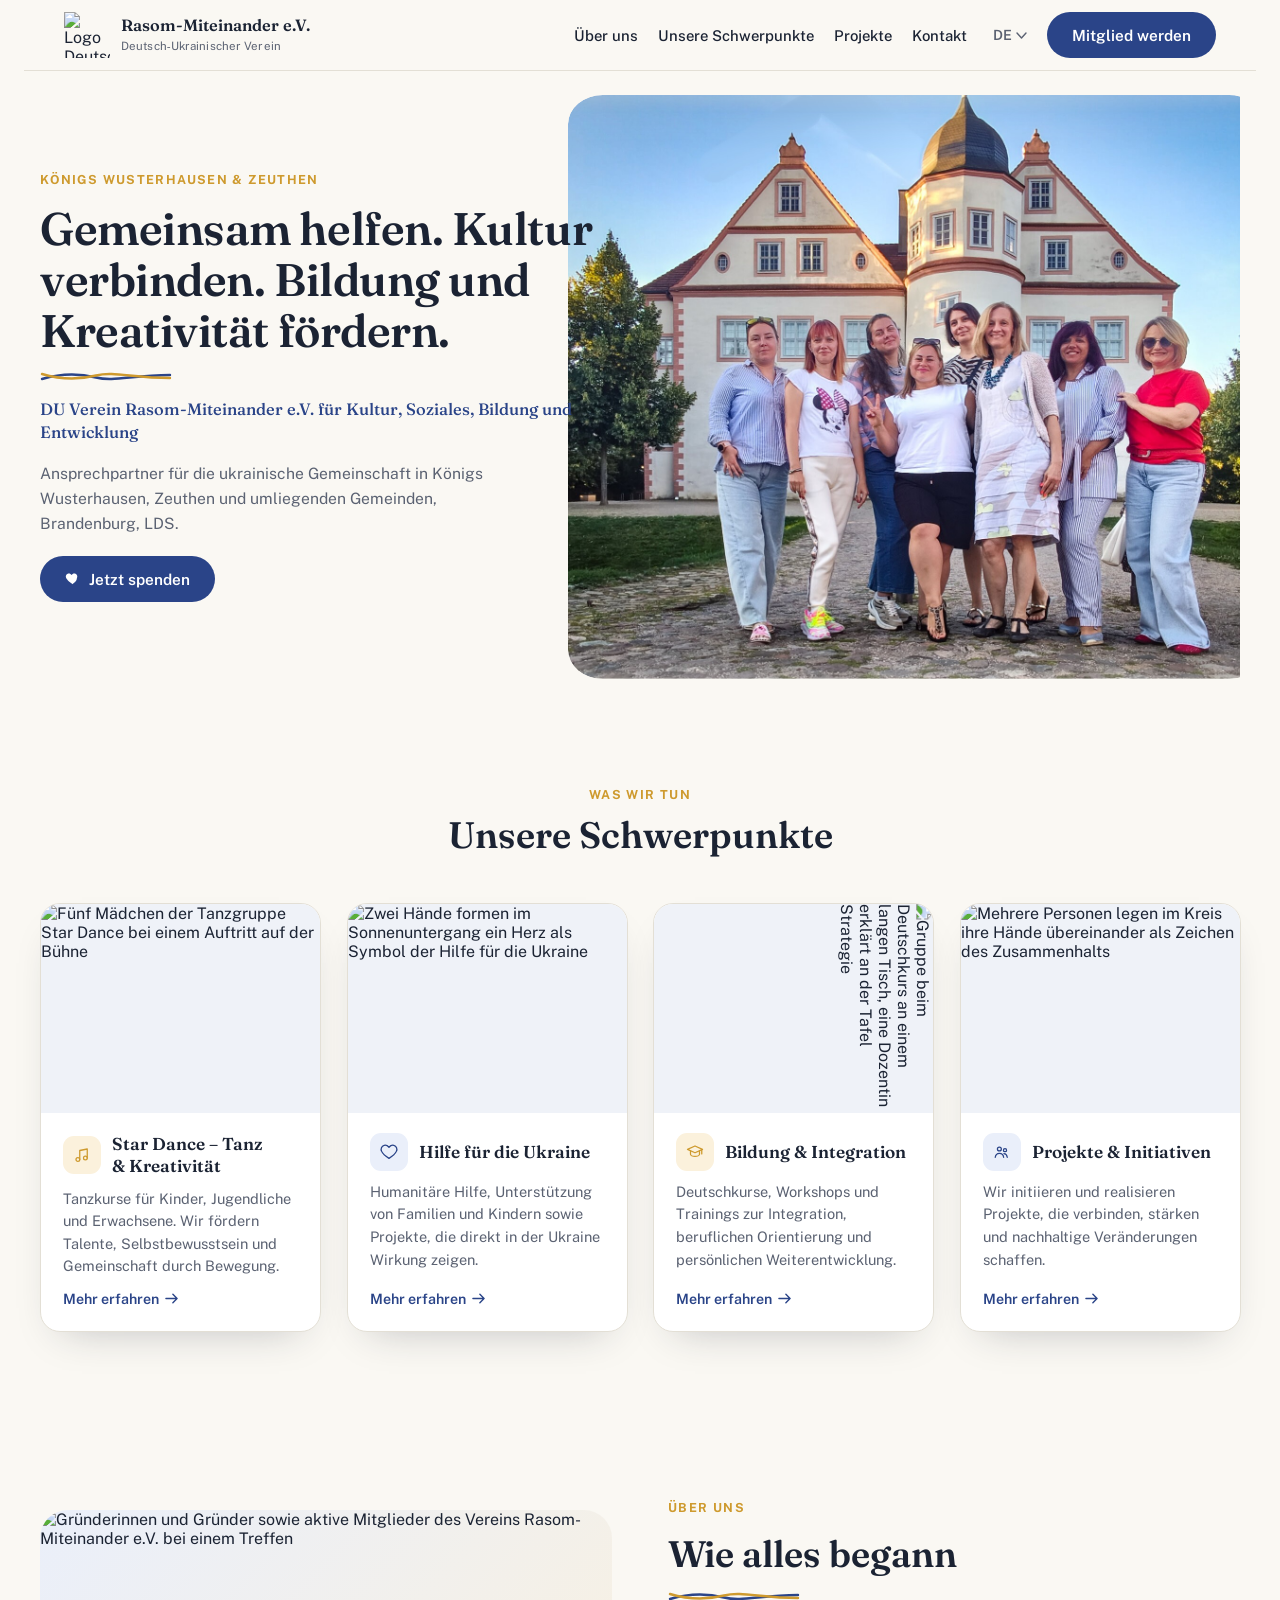
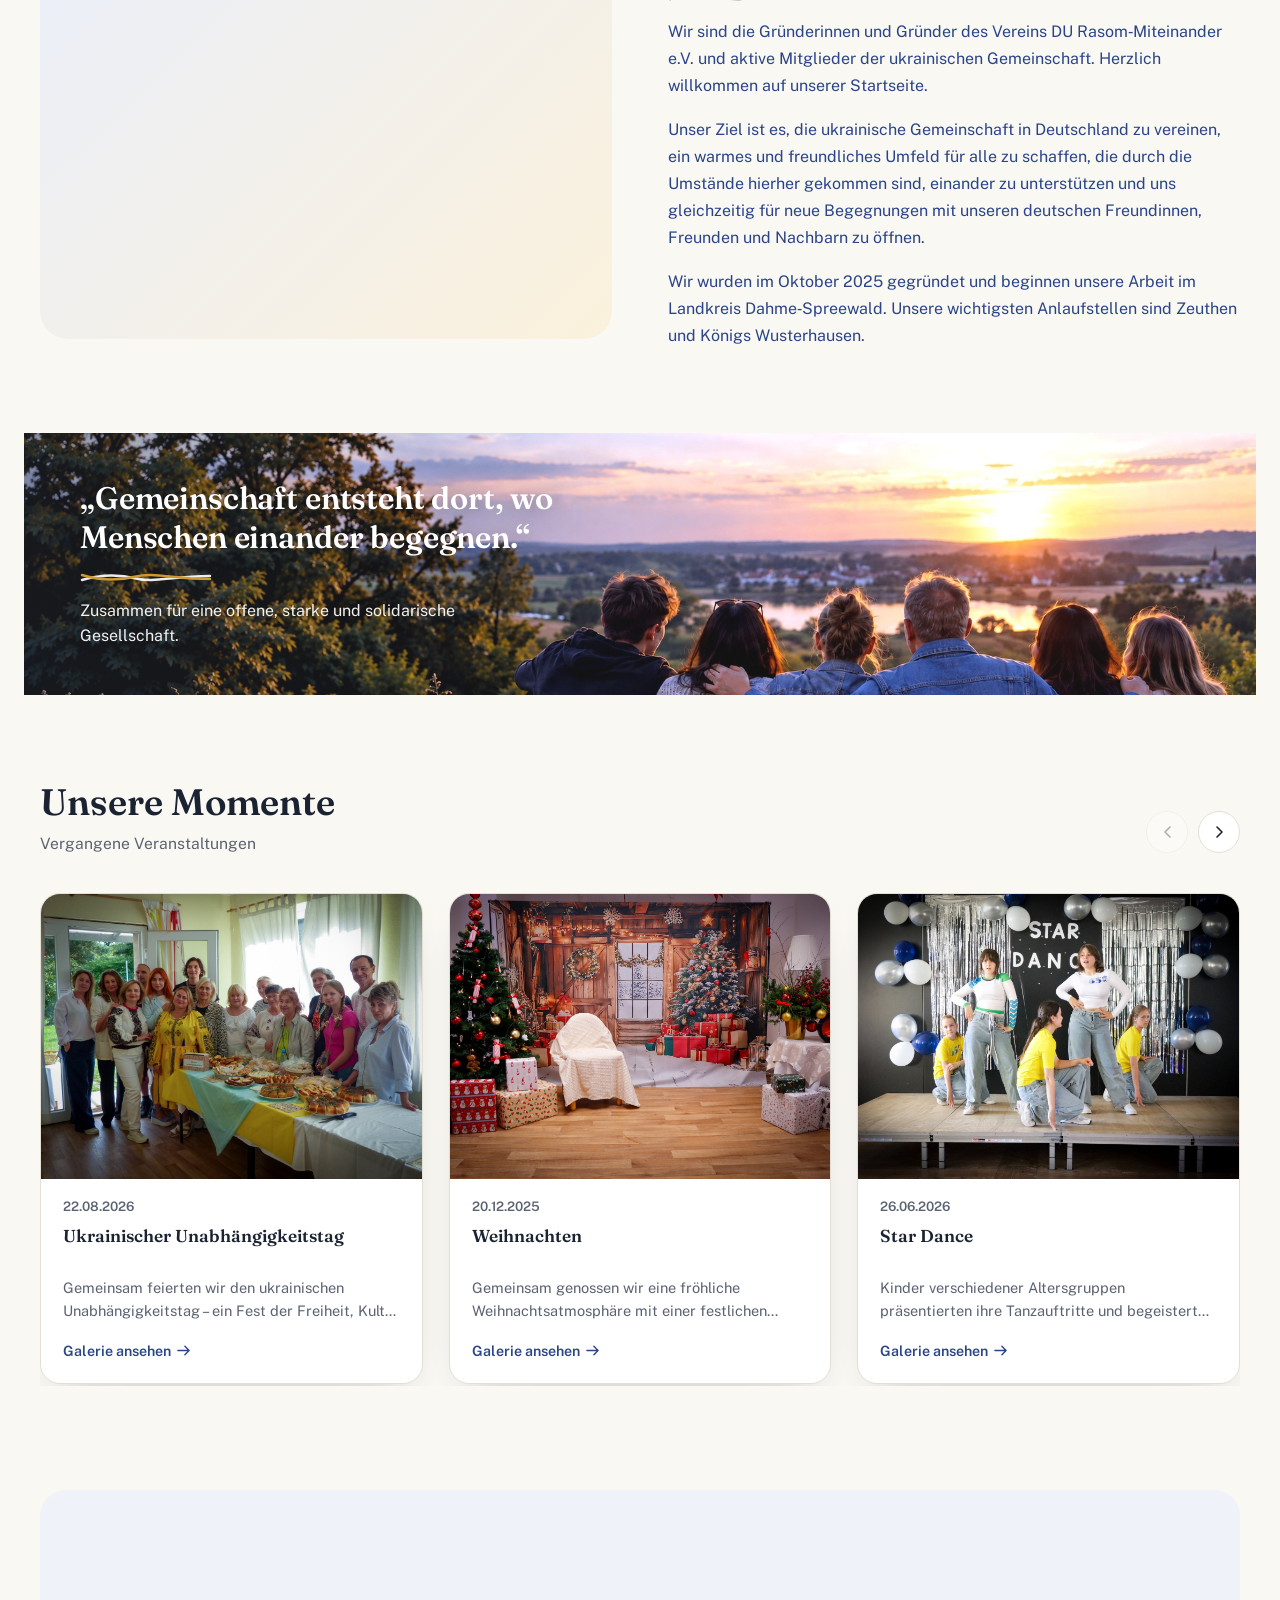
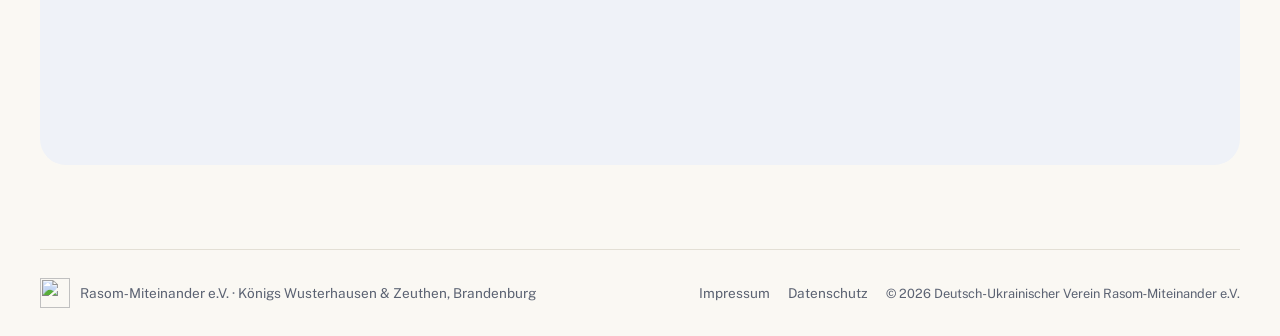
==== commit d1e8d0d0: "Add scroll-reveal and hover micro-animations to homepage" ====
--- a/index.html
+++ b/index.html
@@ -106,13 +106,13 @@
 
   <section class="schwerpunkte" id="schwerpunkte">
     <div class="wrap">
-      <div class="section-head">
+      <div class="section-head" data-reveal>
         <span class="eyebrow" data-i18n="schwerpunkte.eyebrow">Was wir tun</span>
         <h2 data-i18n="schwerpunkte.h2">Unsere Schwerpunkte</h2>
       </div>
       <div class="card-grid">
 
-        <article class="card">
+        <article class="card" data-reveal>
           <div class="card-photo">
             <img src="/images/card-dance.jpg" alt="Fünf Mädchen der Tanzgruppe Star Dance bei einem Auftritt auf der Bühne">
           </div>
@@ -130,7 +130,7 @@
           </div>
         </article>
 
-        <article class="card">
+        <article class="card" data-reveal>
           <div class="card-photo">
             <img src="/images/card-hilfe.jpg" alt="Zwei Hände formen im Sonnenuntergang ein Herz als Symbol der Hilfe für die Ukraine">
           </div>
@@ -148,7 +148,7 @@
           </div>
         </article>
 
-        <article class="card">
+        <article class="card" data-reveal>
           <div class="card-photo is-rotated">
             <img src="/images/card-bildung.jpg" alt="Gruppe beim Deutschkurs an einem langen Tisch, eine Dozentin erklärt an der Tafel Strategie">
           </div>
@@ -166,7 +166,7 @@
           </div>
         </article>
 
-        <article class="card">
+        <article class="card" data-reveal>
           <div class="card-photo">
             <img src="/images/card-projekte.jpg" alt="Mehrere Personen legen im Kreis ihre Hände übereinander als Zeichen des Zusammenhalts">
           </div>
@@ -190,10 +190,10 @@
 
   <section class="about" id="ueber-uns">
     <div class="wrap about-grid">
-      <div class="about-photo">
+      <div class="about-photo" data-reveal>
         <img src="/images/about-team.jpg" alt="Gründerinnen und Gründer sowie aktive Mitglieder des Vereins Rasom-Miteinander e.V. bei einem Treffen">
       </div>
-      <div class="about-copy">
+      <div class="about-copy" data-reveal>
         <span class="eyebrow" data-i18n="about.eyebrow">Über uns</span>
         <h2 data-i18n="about.h2">Wie alles begann</h2>
         <svg class="hero-rule" viewBox="0 0 132 10" fill="none">
@@ -209,7 +209,7 @@
 
   <section class="community-banner">
     <img src="/images/community-banner.jpg" alt="Sechs Freunde sitzen bei Sonnenuntergang zusammen auf einer Wiese und blicken auf einen See und die Landschaft">
-    <div class="community-banner-copy">
+    <div class="community-banner-copy" data-reveal>
       <h2 data-i18n="communityBanner.h2">„Gemeinschaft entsteht dort, wo Menschen einander begegnen.“</h2>
       <svg class="hero-rule" viewBox="0 0 132 10" fill="none">
         <path d="M2 7C22 1 38 1 56 5.5C74 10 92 3 130 3" stroke-width="2.4" stroke-linecap="round"/>
@@ -221,7 +221,7 @@
 
   <section class="events" id="veranstaltungen">
     <div class="wrap">
-      <div class="events-head">
+      <div class="events-head" data-reveal>
         <div class="events-head-text">
           <h2 data-i18n="events.h2">Unsere Momente</h2>
           <p data-i18n="events.sub">Vergangene Veranstaltungen</p>
@@ -236,7 +236,7 @@
         </div>
       </div>
 
-      <div class="events-track" id="events-track">
+      <div class="events-track" id="events-track" data-reveal>
 
         <article class="event-card">
           <div class="event-photo"><img src="/images/event-1.jpg" alt="Gruppe von Vereinsmitgliedern feiert gemeinsam den ukrainischen Unabhängigkeitstag vor einem festlich gedeckten Tisch mit ukrainischen Spezialitäten"></div>
@@ -316,7 +316,7 @@
 
   <section class="banner-wrap" id="unterstuetzen">
     <div class="wrap banner">
-      <div class="banner-copy">
+      <div class="banner-copy" data-reveal>
         <h2 data-i18n="banner.h2">Gemeinsam können wir mehr bewegen</h2>
         <p data-i18n="banner.p">Ob als Spender, Sponsor oder ehrenamtliche Unterstützung &ndash; jede Hilfe macht einen Unterschied.</p>
         <a class="btn btn-primary" href="#" style="align-self:flex-start;margin-top:6px;">
@@ -325,17 +325,17 @@
         </a>
       </div>
       <div class="banner-feats">
-        <div class="feat">
+        <div class="feat" data-reveal>
           <span class="feat-icon"><svg width="19" height="19" viewBox="0 0 24 24" fill="none"><circle cx="12" cy="12" r="9" stroke="currentColor" stroke-width="1.7"/><path d="M12 7v5l3.2 2" stroke="currentColor" stroke-width="1.7" stroke-linecap="round" stroke-linejoin="round"/></svg></span>
           <strong data-i18n="feat1.strong">Transparent</strong>
           <span data-i18n="feat1.span">Wir arbeiten offen und verantwortungsvoll.</span>
         </div>
-        <div class="feat">
+        <div class="feat" data-reveal>
           <span class="feat-icon"><svg width="19" height="19" viewBox="0 0 24 24" fill="none"><path d="M4 13c0-5 3.5-9 8-9s8 4 8 9-3.5 8-8 8-8-3-8-8Z" stroke="currentColor" stroke-width="1.7"/><path d="M12 4c-3 3-3 15 0 17" stroke="currentColor" stroke-width="1.5"/></svg></span>
           <strong data-i18n="feat2.strong">Nachhaltig</strong>
           <span data-i18n="feat2.span">Unsere Projekte schaffen langfristige Perspektiven.</span>
         </div>
-        <div class="feat">
+        <div class="feat" data-reveal>
           <span class="feat-icon"><svg width="19" height="19" viewBox="0 0 24 24" fill="none"><circle cx="8" cy="8.5" r="2.6" stroke="currentColor" stroke-width="1.6"/><circle cx="16" cy="8.5" r="2.6" stroke="currentColor" stroke-width="1.6"/><path d="M2.7 18c.5-3 2.4-4.7 5.3-4.7S13 15 13.5 18" stroke="currentColor" stroke-width="1.6" stroke-linecap="round"/><path d="M10.5 13.3c2.9 0 4.8 1.7 5.3 4.7" stroke="currentColor" stroke-width="1.6" stroke-linecap="round"/></svg></span>
           <strong data-i18n="feat3.strong">Gemeinsam</strong>
           <span data-i18n="feat3.span">Wir verbinden Menschen und Kulturen.</span>
--- a/css/style.css
+++ b/css/style.css
@@ -13,12 +13,7 @@
     --shadow: 0 18px 40px -22px rgba(27,35,51,0.28);
     color-scheme: light;
 
-    /* hero photo dissolve masks: 1 = horizontal fade that finishes in the empty area before the first person, 2 = very light top/bottom softening (keeps tower tip + feet fully visible) */
-    --hero-mask-1: linear-gradient(100deg,
-        rgba(0,0,0,0) 0%, rgba(0,0,0,0) 2%,
-        rgba(0,0,0,0.22) 5%, rgba(0,0,0,0.55) 8%,
-        rgba(0,0,0,0.86) 11%, rgba(0,0,0,1) 15%,
-        rgba(0,0,0,1) 100%);
+    /* hero photo mask: very light top/bottom softening (keeps tower tip + feet fully visible) */
     --hero-mask-2: linear-gradient(to bottom,
         rgba(0,0,0,0.72) 0%, rgba(0,0,0,0.93) 3%,
         rgba(0,0,0,1) 8%, rgba(0,0,0,1) 93%,
@@ -76,6 +71,26 @@
   a{color:inherit;}
   img{max-width:100%;display:block;}
   .wrap{max-width:1240px;margin-inline:auto;}
+
+  /* ---------- scroll reveal ---------- */
+  [data-reveal]{
+    opacity:0;
+    transform:translateY(22px);
+    transition:opacity .7s cubic-bezier(.16,.84,.44,1), transform .7s cubic-bezier(.16,.84,.44,1);
+    will-change:opacity, transform;
+  }
+  [data-reveal].is-visible{opacity:1;transform:none;}
+  .card-grid [data-reveal]:nth-child(1){transition-delay:0s;}
+  .card-grid [data-reveal]:nth-child(2){transition-delay:.08s;}
+  .card-grid [data-reveal]:nth-child(3){transition-delay:.16s;}
+  .card-grid [data-reveal]:nth-child(4){transition-delay:.24s;}
+  .banner-feats [data-reveal]:nth-child(1){transition-delay:0s;}
+  .banner-feats [data-reveal]:nth-child(2){transition-delay:.1s;}
+  .banner-feats [data-reveal]:nth-child(3){transition-delay:.2s;}
+  @media (prefers-reduced-motion: reduce){
+    [data-reveal]{transition:none !important; opacity:1 !important; transform:none !important;}
+  }
+
   .eyebrow{
     font-size:0.78rem;
     font-weight:700;
@@ -95,12 +110,19 @@
     border:1.5px solid transparent;
     cursor:pointer;
     white-space:nowrap;
+    transition:background .18s ease, border-color .18s ease, color .18s ease, transform .18s ease, box-shadow .18s ease;
   }
   .btn-primary{background:var(--primary);color:#fff;}
-  .btn-primary:hover{background:var(--primary-dark);}
+  .btn-primary:hover{background:var(--primary-dark);transform:translateY(-2px);box-shadow:0 12px 26px -12px rgba(42,68,136,.5);}
+  .btn-primary:active{transform:translateY(0) scale(.97);}
   .btn-ghost{background:transparent;color:var(--text);border-color:var(--border);}
-  .btn-ghost:hover{border-color:var(--primary);color:var(--primary);}
+  .btn-ghost:hover{border-color:var(--primary);color:var(--primary);transform:translateY(-2px);}
+  .btn-ghost:active{transform:translateY(0) scale(.97);}
   .btn svg{flex:none;}
+  @media (prefers-reduced-motion: reduce){
+    .btn{transition:background .18s ease, border-color .18s ease, color .18s ease;}
+    .btn-primary:hover, .btn-ghost:hover, .btn-primary:active, .btn-ghost:active{transform:none;}
+  }
 
   /* ---------- header ---------- */
   header{
@@ -147,6 +169,7 @@
     text-decoration:none;
     color:var(--text);
     white-space:nowrap;
+    transition:color .15s ease;
   }
   nav.primary-nav a:hover{color:var(--primary);}
   .lang{
@@ -261,14 +284,7 @@
   .hero-photo img{
     width:100%;height:100%;object-fit:cover;object-position:0% 0%;
     display:block;
-    -webkit-mask-image: var(--hero-mask-1);
-    mask-image: var(--hero-mask-1);
-    -webkit-mask-repeat:no-repeat;
-    mask-repeat:no-repeat;
-    -webkit-mask-size:100% 100%;
-    mask-size:100% 100%;
-    -webkit-mask-position:center;
-    mask-position:center;
+    border-radius:5%;
   }
 
   @media (min-width:861px){
@@ -289,16 +305,14 @@
       aspect-ratio:1.193;
     }
     .hero-photo img{
-      -webkit-mask-image: var(--hero-mask-1), var(--hero-mask-2);
-      mask-image: var(--hero-mask-1), var(--hero-mask-2);
-      -webkit-mask-repeat:no-repeat, no-repeat;
-      mask-repeat:no-repeat, no-repeat;
-      -webkit-mask-size:100% 100%, 100% 100%;
-      mask-size:100% 100%, 100% 100%;
-      -webkit-mask-position:center, center;
-      mask-position:center, center;
-      -webkit-mask-composite: source-in;
-      mask-composite: intersect;
+      -webkit-mask-image: var(--hero-mask-2);
+      mask-image: var(--hero-mask-2);
+      -webkit-mask-repeat:no-repeat;
+      mask-repeat:no-repeat;
+      -webkit-mask-size:100% 100%;
+      mask-size:100% 100%;
+      -webkit-mask-position:center;
+      mask-position:center;
     }
   }
 
@@ -418,15 +432,27 @@
     display:flex;
     flex-direction:column;
     box-shadow:var(--shadow);
-  }
+    transition:transform .3s ease, box-shadow .3s ease;
+  }
+  .card:hover{transform:translateY(-6px);box-shadow:0 28px 48px -24px rgba(27,35,51,.38);}
   .card-photo{aspect-ratio:4/3;overflow:hidden;background:var(--surface-alt);}
-  .card-photo img{width:100%;height:100%;object-fit:cover;}
+  .card-photo img{width:100%;height:100%;object-fit:cover;transition:transform .45s ease;}
+  .card:hover .card-photo img{transform:scale(1.06);}
   .card-body{padding:20px 22px 24px;display:flex;flex-direction:column;gap:10px;flex:1;}
   .card-icon{
     width:38px;height:38px;border-radius:11px;
     display:flex;align-items:center;justify-content:center;
     background:var(--primary-tint);color:var(--primary);
     flex:none;
+    transition:transform .3s ease;
+  }
+  .card:hover .card-icon{transform:scale(1.1) rotate(-4deg);}
+  @media (prefers-reduced-motion: reduce){
+    .card, .card-photo img, .card-icon{transition:none;}
+    .card:hover{transform:none;}
+    .card:hover .card-photo img{transform:none;}
+    .card:hover .card-photo.is-rotated img{transform:translate(-50%,-50%) rotate(90deg);}
+    .card:hover .card-icon{transform:none;}
   }
   .card-icon.accent{background:var(--accent-tint);color:var(--accent);}
   .card-title-row{display:flex;align-items:center;gap:11px;}
@@ -450,7 +476,9 @@
     object-fit:cover;
     transform:translate(-50%,-50%) rotate(90deg);
     transform-origin:center center;
-  }
+    transition:transform .45s ease;
+  }
+  .card:hover .card-photo.is-rotated img{transform:translate(-50%,-50%) rotate(90deg) scale(1.06);}
 
   /* ---------- about / über uns ---------- */
   .about{padding-block:clamp(52px,7vw,84px);}
@@ -511,11 +539,12 @@
     display:flex;align-items:center;justify-content:center;
     cursor:pointer;
     padding:0;
-    transition:border-color .15s ease, color .15s ease;
-  }
-  .events-arrow:hover{border-color:var(--primary);color:var(--primary);}
+    transition:border-color .15s ease, color .15s ease, transform .15s ease;
+  }
+  .events-arrow:hover{border-color:var(--primary);color:var(--primary);transform:scale(1.08);}
+  .events-arrow:active{transform:scale(.95);}
   .events-arrow:disabled{opacity:0.35;cursor:default;}
-  .events-arrow:disabled:hover{border-color:var(--border);color:var(--text);}
+  .events-arrow:disabled:hover{border-color:var(--border);color:var(--text);transform:none;}
 
   .events-track{
     display:flex;
@@ -651,6 +680,8 @@
   .legal-page h2:first-of-type{margin-top:0;}
   .legal-page p{color:var(--text-muted);line-height:1.7;margin:0 0 14px;font-size:0.97rem;}
   .legal-page ul{color:var(--text-muted);line-height:1.7;margin:0 0 14px;padding-left:20px;font-size:0.97rem;}
+  .legal-page ol{color:var(--text-muted);line-height:1.7;margin:0 0 14px;padding-left:22px;font-size:0.97rem;}
+  .legal-page address{font-style:normal;}
   .legal-page li{margin-bottom:6px;}
   .legal-page a{color:var(--primary);text-decoration:underline;}
   .legal-page strong{color:var(--text);}
@@ -658,7 +689,7 @@
 
   /* ---------- kontakt page ---------- */
   .kontakt-page{padding:56px 0 110px;}
-  .kontakt-page .wrap{max-width:820px;}
+  .kontakt-page .wrap{max-width:820px;margin-inline:0;}
   .kontakt-page h1{font-size:clamp(2rem,4vw,2.6rem);margin-bottom:18px;}
   .kontakt-list{display:flex;flex-direction:column;gap:30px;margin-top:40px;}
   .kontakt-row{display:flex;align-items:flex-start;gap:16px;}
@@ -668,14 +699,14 @@
   .kontakt-row a{display:block;color:var(--text-muted);font-size:0.97rem;line-height:1.6;}
   .kontakt-row a{color:var(--primary);text-decoration:none;}
   .kontakt-row a:hover{text-decoration:underline;}
-  .kontakt-social{display:flex;gap:14px;margin-top:6px;}
+  .kontakt-social{display:flex;gap:16px;margin-top:6px;}
   .kontakt-social a{
-    width:40px;height:40px;border-radius:50%;
-    background:var(--primary);color:#fff;
+    width:48px;height:48px;border-radius:50%;
     display:flex;align-items:center;justify-content:center;
-    transition:background .15s ease;
-  }
-  .kontakt-social a:hover{background:var(--primary-dark);}
+    transition:transform .15s ease;
+  }
+  .kontakt-social a:hover{transform:scale(1.08);}
+  .kontakt-social img{width:100%;height:100%;border-radius:50%;display:block;}
 
   /* ---------- mitglied werden (membership page) ---------- */
   .mitglied-hero{padding:56px 0 8px;}
